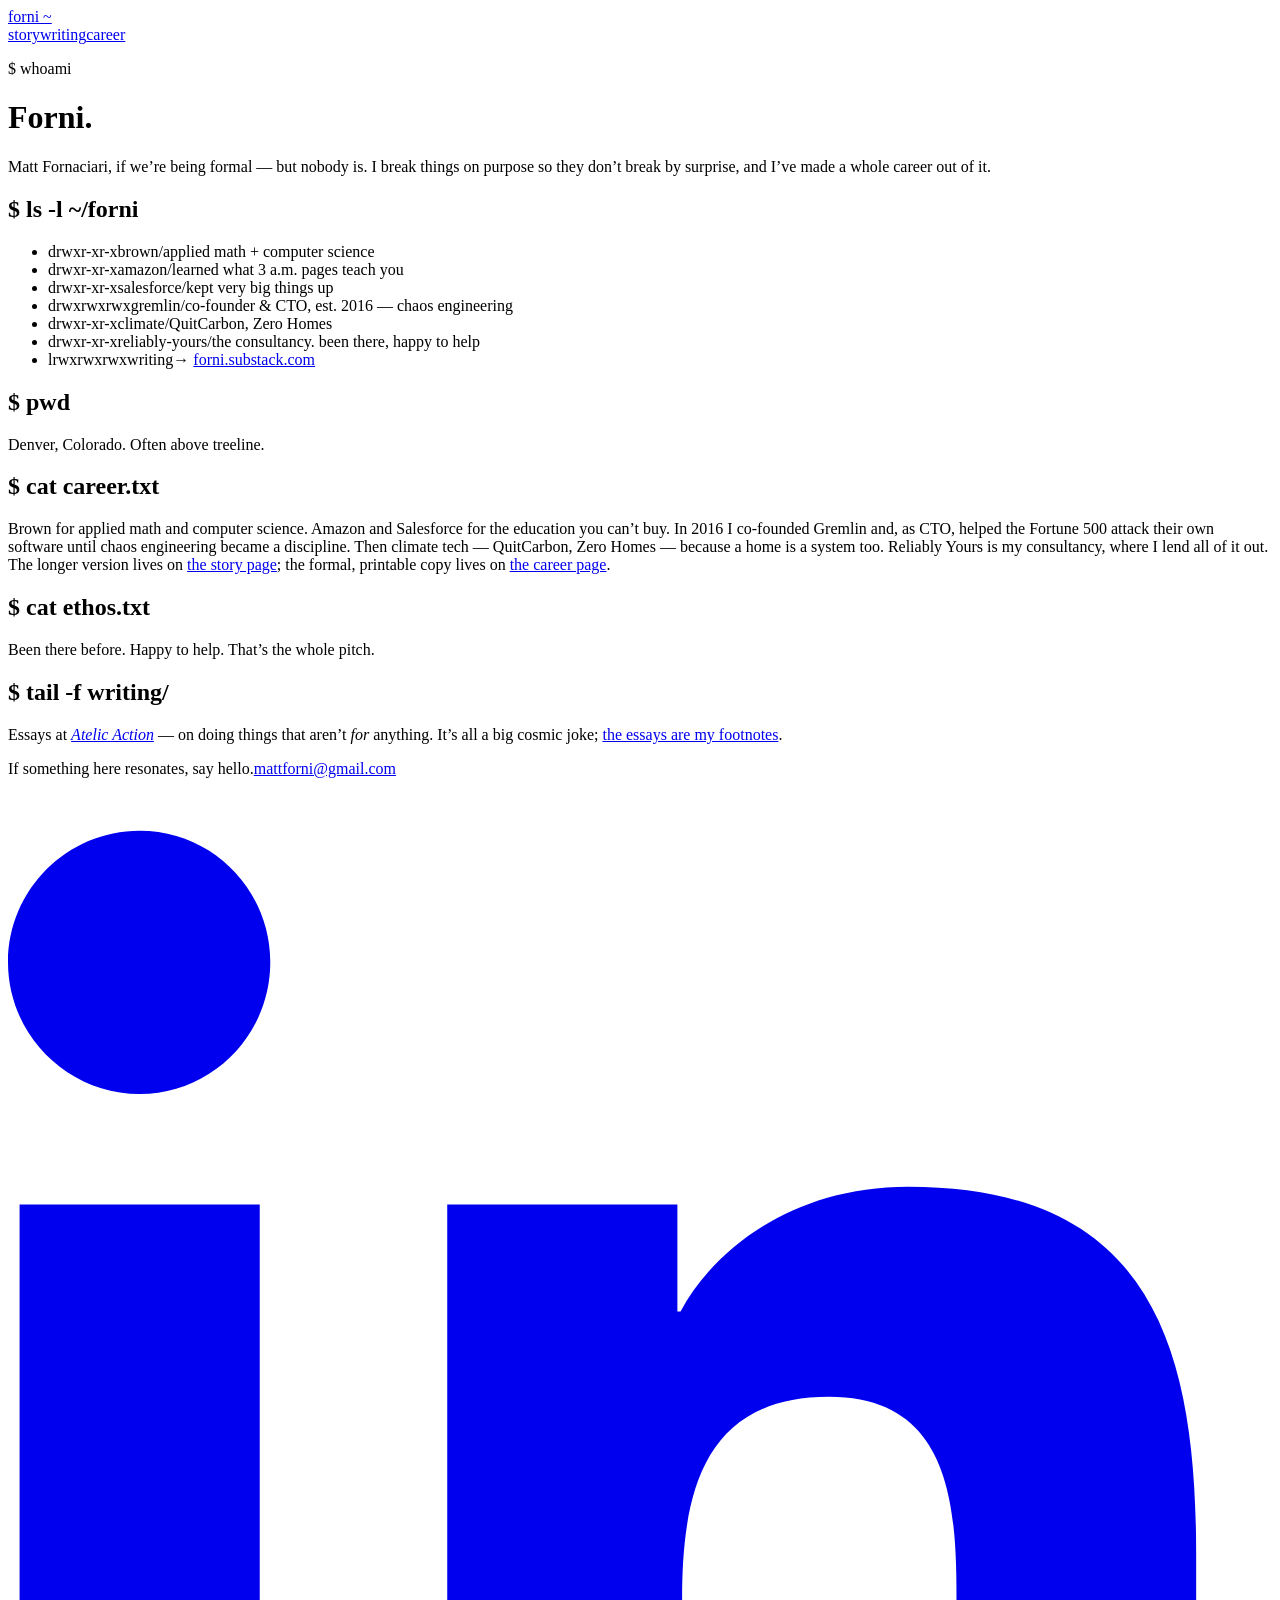
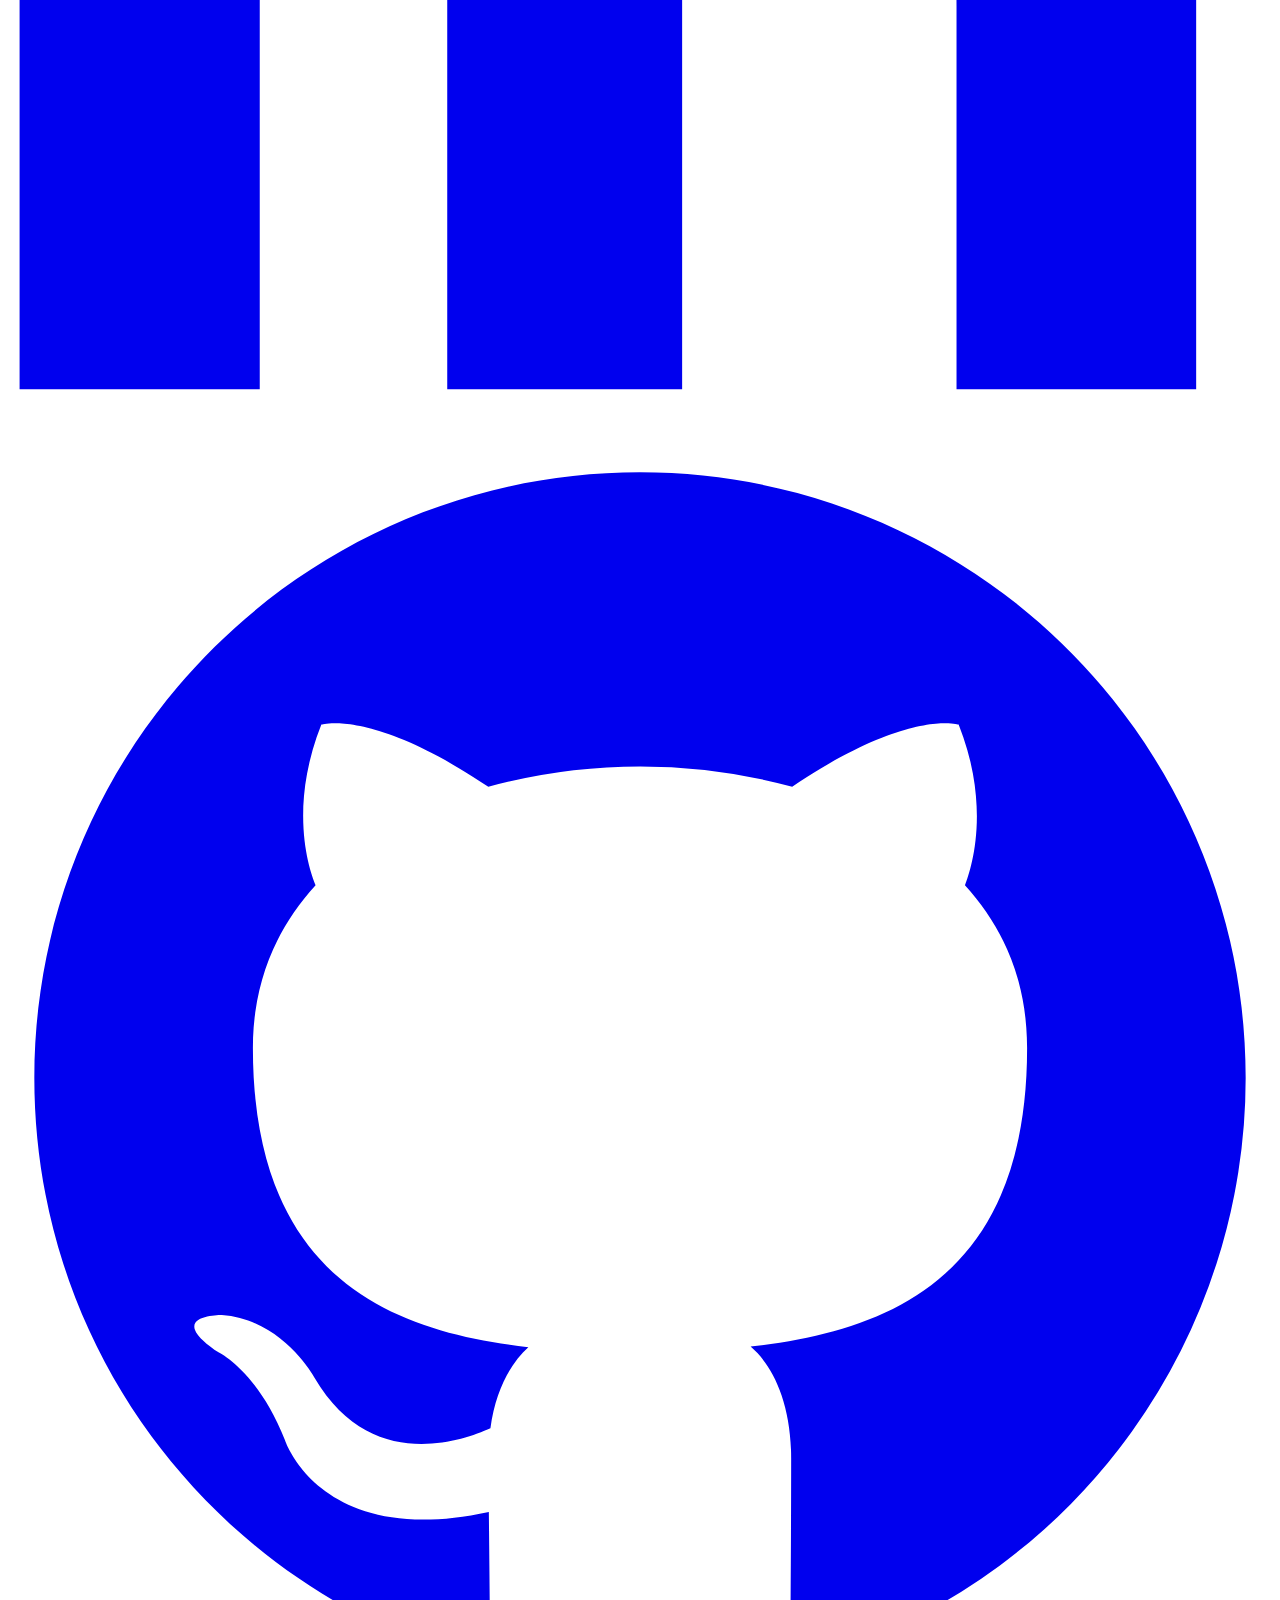
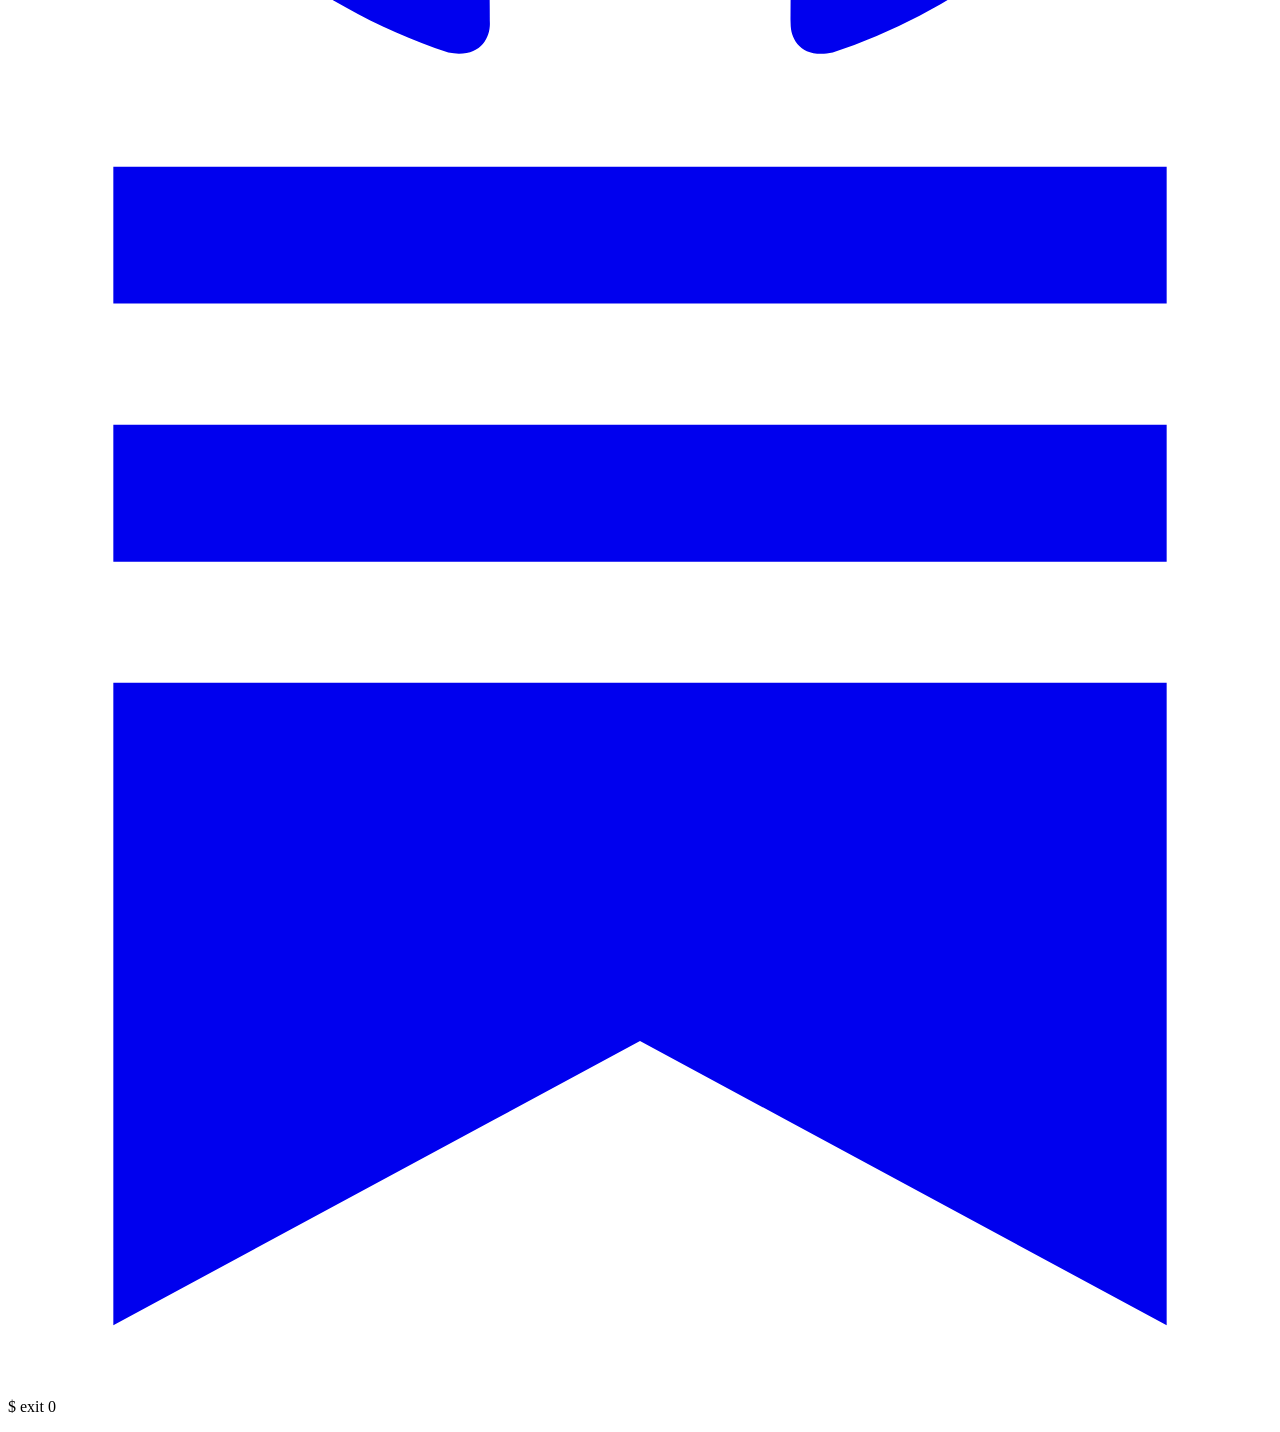
==== site/index.html @ cb5a3e94 "Add /career: the canonical resume, printable as a one-page PDF A new career page rebuilds the resume" ====
<!DOCTYPE html>
<html lang="en">
<head>
<meta charset="utf-8">
<meta name="viewport" content="width=device-width, initial-scale=1">
<meta name="theme-color" content="#f6f1e7">
<title>Matt "Forni" Fornaciari — engineer, Denver, CO</title>
<meta name="description" content="Matt 'Forni' Fornaciari is an engineer in Denver, Colorado. Co-founder and CTO of Gremlin, pioneer of chaos engineering, climate tech builder at QuitCarbon and Zero Homes, consultant via Reliably Yours, and author of Atelic Action.">
<link rel="canonical" href="https://home.mattforni.com/">
<meta property="og:type" content="profile">
<meta property="og:site_name" content="Matt &quot;Forni&quot; Fornaciari">
<meta property="og:title" content="Matt &quot;Forni&quot; Fornaciari — engineer, Denver, CO">
<meta property="og:description" content="Co-founder and CTO of Gremlin, pioneer of chaos engineering, climate tech builder, consultant via Reliably Yours, and author of Atelic Action.">
<meta property="og:url" content="https://home.mattforni.com/">
<meta name="twitter:card" content="summary">
<link rel="icon" type="image/svg+xml" href="/favicon.svg">
<link rel="apple-touch-icon" href="/apple-touch-icon.png">
<link rel="preconnect" href="https://fonts.googleapis.com">
<link rel="preconnect" href="https://fonts.gstatic.com" crossorigin>
<link href="https://fonts.googleapis.com/css2?family=Newsreader:ital,opsz,wght@0,6..72,300..500;1,6..72,300..500&family=IBM+Plex+Mono:wght@400;500&display=swap" rel="stylesheet">
<link rel="stylesheet" href="/styles.css">
<script type="application/ld+json">{"@context":"https://schema.org","@type":"Person","@id":"https://home.mattforni.com/#person","name":"Matthew Fornaciari","alternateName":"Forni","url":"https://home.mattforni.com/","jobTitle":"Engineer","description":"Engineer who aims his craft at human problems. Co-founder and CTO of Gremlin, pioneer of chaos engineering, climate technology builder, consultant via Reliably Yours.","alumniOf":{"@type":"CollegeOrUniversity","name":"Brown University"},"address":{"@type":"PostalAddress","addressLocality":"Denver","addressRegion":"CO","addressCountry":"US"},"email":"mailto:mattforni@gmail.com","sameAs":["https://www.linkedin.com/in/mattforni/","https://github.com/mattforni","https://forni.substack.com","https://medium.com/@callmeforni"]}</script>
</head>
<body>
<nav class="nav"><div class="wrap fx ac jb"><a href="/" class="navname">forni ~</a><div class="fx navlinks"><a class="navlink" href="/story">story</a><a class="navlink" href="/writing">writing</a><a class="navlink" href="/career">career</a></div></div></nav>
<header class="hero"><div class="wrap">
<p class="eyebrow">$ whoami</p>
<h1 class="h1">Forni.</h1>
<p class="lead">Matt Fornaciari, if we’re being formal — but nobody is. I break things on purpose so they don’t break by surprise, and I’ve made a whole career out of it.</p>
</div></header>
<section class="sect wrap">
<h2 class="eyebrow">$ ls -l ~/forni</h2>
<ul class="term m0">
<li class="trow"><span class="td">drwxr-xr-x</span><span class="tp">brown/</span><span>applied math + computer science</span></li>
<li class="trow"><span class="td">drwxr-xr-x</span><span class="tp">amazon/</span><span>learned what 3 a.m. pages teach you</span></li>
<li class="trow"><span class="td">drwxr-xr-x</span><span class="tp">salesforce/</span><span>kept very big things up</span></li>
<li class="trow"><span class="td">drwxrwxrwx</span><span class="tp">gremlin/</span><span>co-founder &amp; CTO, est. 2016 — chaos engineering</span></li>
<li class="trow"><span class="td">drwxr-xr-x</span><span class="tp">climate/</span><span>QuitCarbon, Zero Homes</span></li>
<li class="trow"><span class="td">drwxr-xr-x</span><span class="tp">reliably-yours/</span><span>the consultancy. been there, happy to help</span></li>
<li class="trow"><span class="td">lrwxrwxrwx</span><span class="tp">writing</span><span>→ <a href="https://forni.substack.com">forni.substack.com</a></span></li>
</ul>
</section>
<section class="sect wrap">
<h2 class="eyebrow">$ pwd</h2>
<p class="big m0 mt12">Denver, Colorado. Often above treeline.</p>
</section>
<section class="sect wrap">
<h2 class="eyebrow">$ cat career.txt</h2>
<p>Brown for applied math and computer science. Amazon and Salesforce for the education you can’t buy. In 2016 I co-founded Gremlin and, as CTO, helped the Fortune 500 attack their own software until chaos engineering became a discipline. Then climate tech — QuitCarbon, Zero Homes — because a home is a system too. <span class="mono fs14">Reliably Yours</span> is my consultancy, where I lend all of it out. The longer version lives on <a href="/story">the story page</a>; the formal, printable copy lives on <a href="/career">the career page</a>.</p>
</section>
<section class="sect wrap">
<h2 class="eyebrow">$ cat ethos.txt</h2>
<p class="big">Been there before. Happy to help. That’s the whole pitch.</p>
</section>
<section class="sect wrap">
<h2 class="eyebrow">$ tail -f writing/</h2>
<p>Essays at <a href="https://forni.substack.com"><em>Atelic Action</em></a> — on doing things that aren’t <em>for</em> anything. It’s all a big cosmic joke; <a href="/writing">the essays are my footnotes</a>.</p>
</section>
<footer class="footer"><div class="wrap">
<div class="footrow">
<span class="foothello">If something here resonates, say hello.<a class="footmail" href="mailto:mattforni@gmail.com">mattforni@gmail.com</a></span>
<div class="icons">
<a class="icon" href="https://www.linkedin.com/in/mattforni/" aria-label="LinkedIn" title="LinkedIn"><svg viewBox="0 0 24 24" fill="currentColor" aria-hidden="true"><path d="M4.98 3.5C4.98 4.88 3.87 6 2.5 6S0 4.88 0 3.5 1.12 1 2.5 1s2.48 1.12 2.48 2.5zM.22 8.1h4.56V23H.22V8.1zM8.34 8.1h4.37v2.03h.06c.61-1.15 2.1-2.37 4.32-2.37 4.62 0 5.47 3.04 5.47 6.99V23h-4.55v-7.28c0-1.74-.03-3.97-2.42-3.97-2.42 0-2.79 1.89-2.79 3.84V23H8.34V8.1z"></path></svg></a>
<a class="icon" href="https://github.com/mattforni" aria-label="GitHub" title="GitHub"><svg viewBox="0 0 24 24" fill="currentColor" aria-hidden="true"><path d="M12 .5C5.65.5.5 5.65.5 12c0 5.08 3.29 9.39 7.86 10.91.58.11.79-.25.79-.55 0-.27-.01-1.17-.02-2.12-3.2.7-3.87-1.36-3.87-1.36-.52-1.33-1.28-1.68-1.28-1.68-1.04-.71.08-.7.08-.7 1.15.08 1.76 1.19 1.76 1.19 1.03 1.76 2.69 1.25 3.34.96.1-.75.4-1.25.72-1.54-2.55-.29-5.23-1.28-5.23-5.68 0-1.26.45-2.28 1.19-3.09-.12-.29-.52-1.46.11-3.05 0 0 .97-.31 3.17 1.18a11 11 0 0 1 5.77 0c2.2-1.49 3.16-1.18 3.16-1.18.63 1.59.23 2.76.12 3.05.74.81 1.18 1.83 1.18 3.09 0 4.41-2.69 5.38-5.25 5.67.41.35.77 1.05.77 2.12 0 1.53-.01 2.76-.01 3.14 0 .3.2.67.8.55A11.51 11.51 0 0 0 23.5 12C23.5 5.65 18.35.5 12 .5z"></path></svg></a>
<a class="icon" href="https://forni.substack.com" aria-label="Substack" title="Substack"><svg viewBox="0 0 24 24" fill="currentColor" aria-hidden="true"><path d="M2 1h20v2.6H2zM2 5.9h20v2.6H2zM2 10.8h20V23l-10-5.4L2 23z"></path></svg></a>
</div>
</div>
<p class="exit m0">$ exit 0</p>
</div></footer>
</body>
</html>
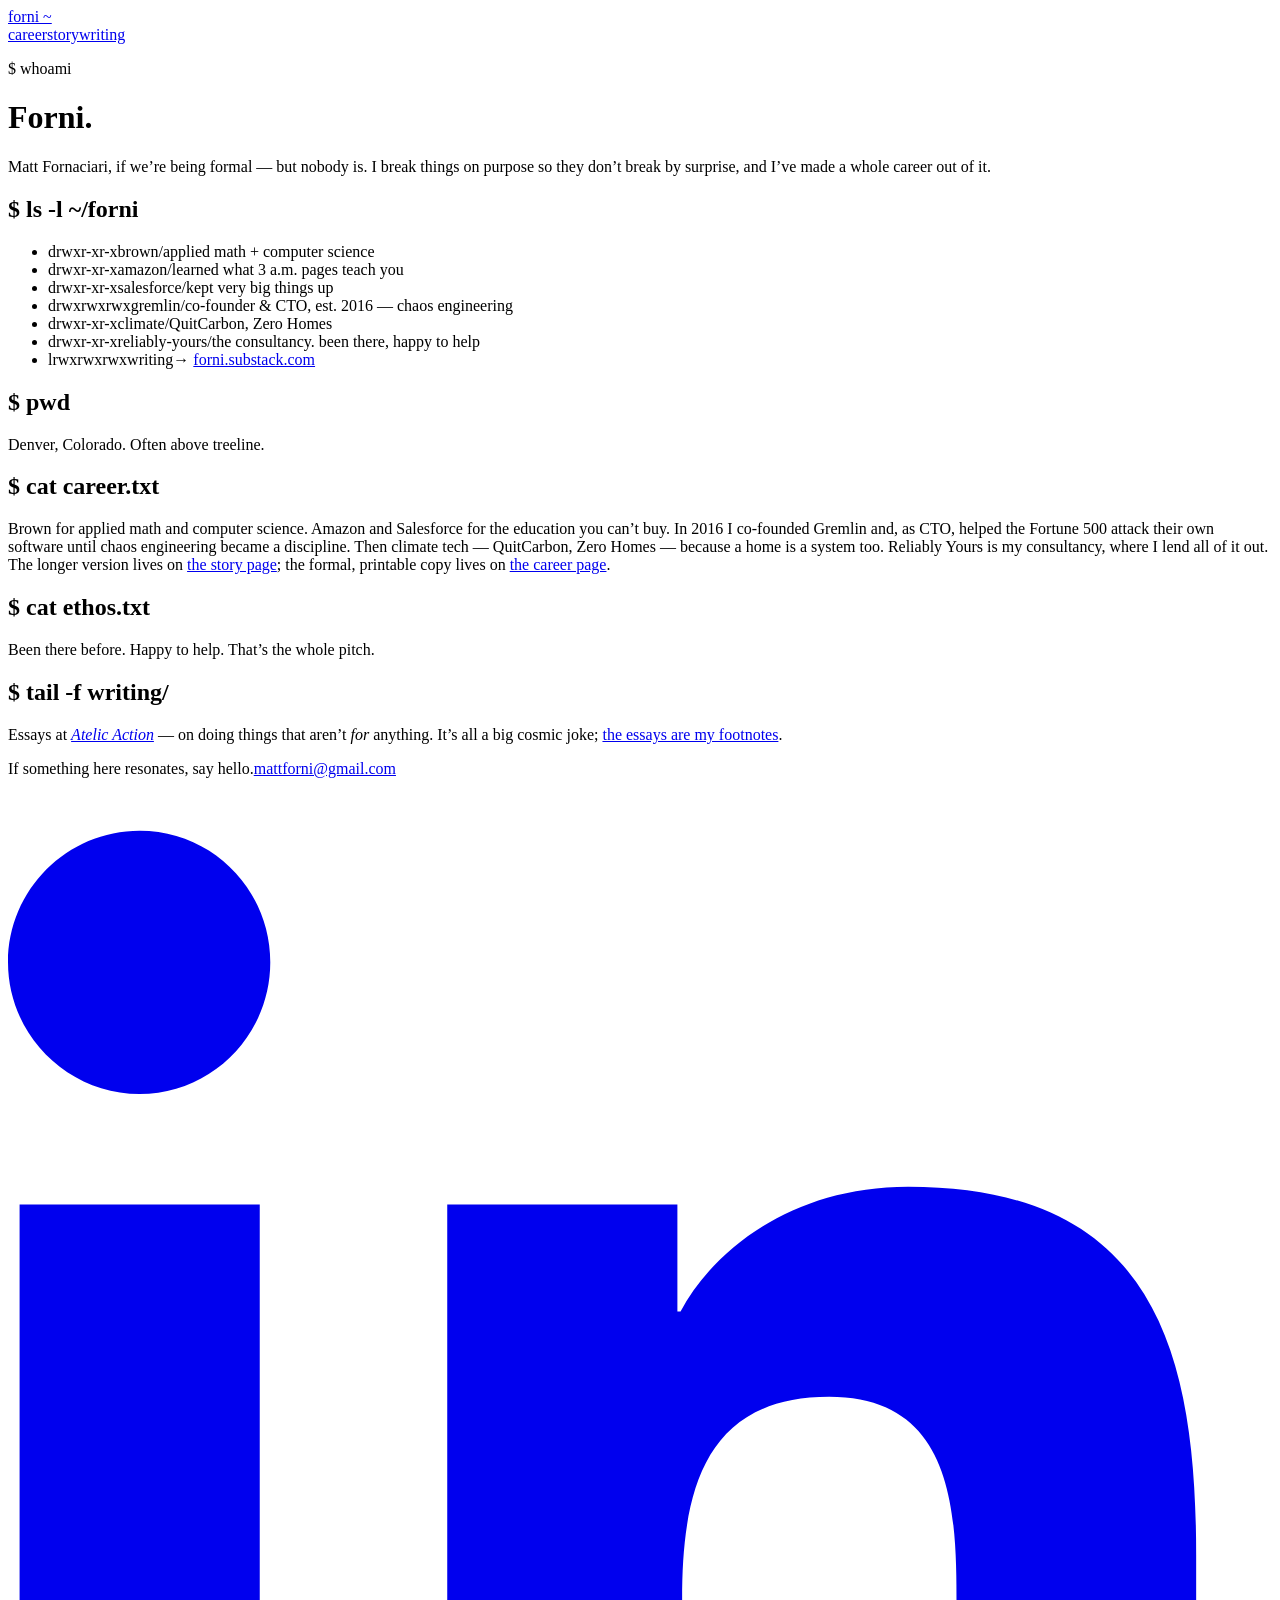
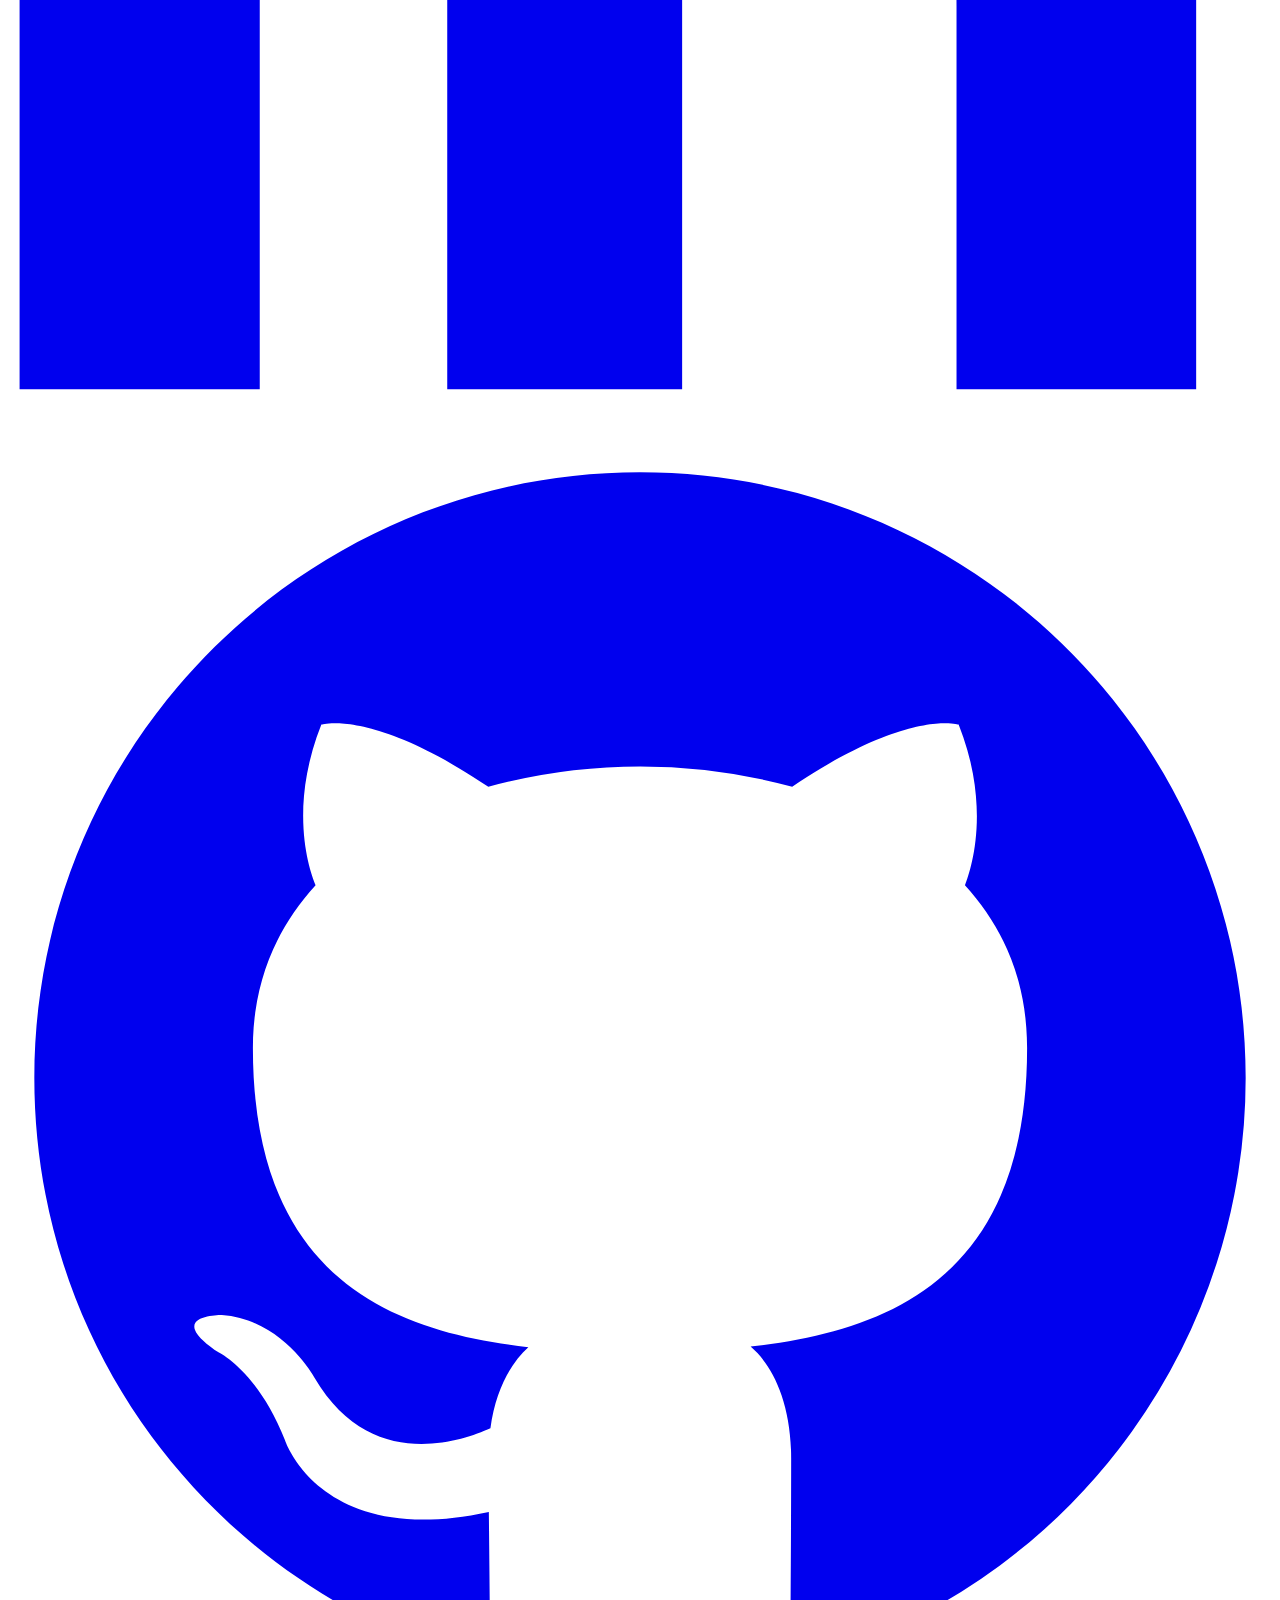
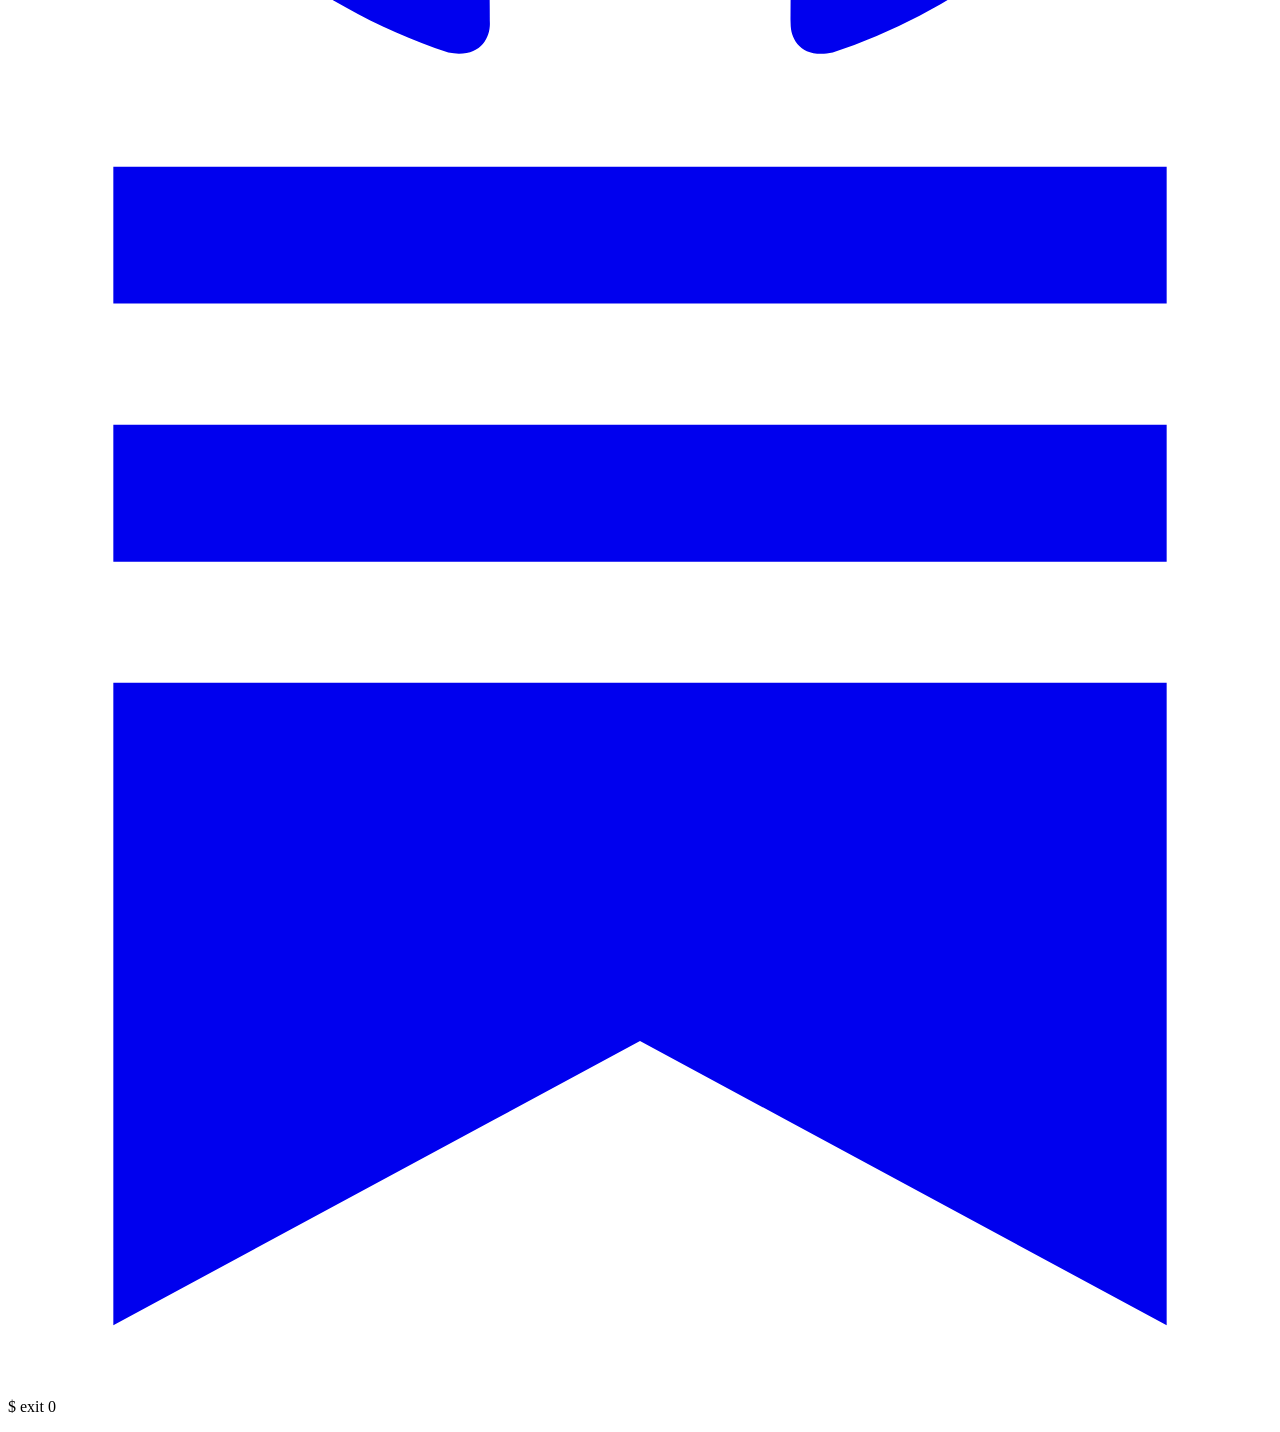
==== commit 9b65099c: "Career page polish: Elbert photo, timeline styling, full width, alpha nav The Zero Homes title corre" ====
--- a/site/index.html
+++ b/site/index.html
@@ -22,7 +22,7 @@
 <script type="application/ld+json">{"@context":"https://schema.org","@type":"Person","@id":"https://home.mattforni.com/#person","name":"Matthew Fornaciari","alternateName":"Forni","url":"https://home.mattforni.com/","jobTitle":"Engineer","description":"Engineer who aims his craft at human problems. Co-founder and CTO of Gremlin, pioneer of chaos engineering, climate technology builder, consultant via Reliably Yours.","alumniOf":{"@type":"CollegeOrUniversity","name":"Brown University"},"address":{"@type":"PostalAddress","addressLocality":"Denver","addressRegion":"CO","addressCountry":"US"},"email":"mailto:mattforni@gmail.com","sameAs":["https://www.linkedin.com/in/mattforni/","https://github.com/mattforni","https://forni.substack.com","https://medium.com/@callmeforni"]}</script>
 </head>
 <body>
-<nav class="nav"><div class="wrap fx ac jb"><a href="/" class="navname">forni ~</a><div class="fx navlinks"><a class="navlink" href="/story">story</a><a class="navlink" href="/writing">writing</a><a class="navlink" href="/career">career</a></div></div></nav>
+<nav class="nav"><div class="wrap fx ac jb"><a href="/" class="navname">forni ~</a><div class="fx navlinks"><a class="navlink" href="/career">career</a><a class="navlink" href="/story">story</a><a class="navlink" href="/writing">writing</a></div></div></nav>
 <header class="hero"><div class="wrap">
 <p class="eyebrow">$ whoami</p>
 <h1 class="h1">Forni.</h1>
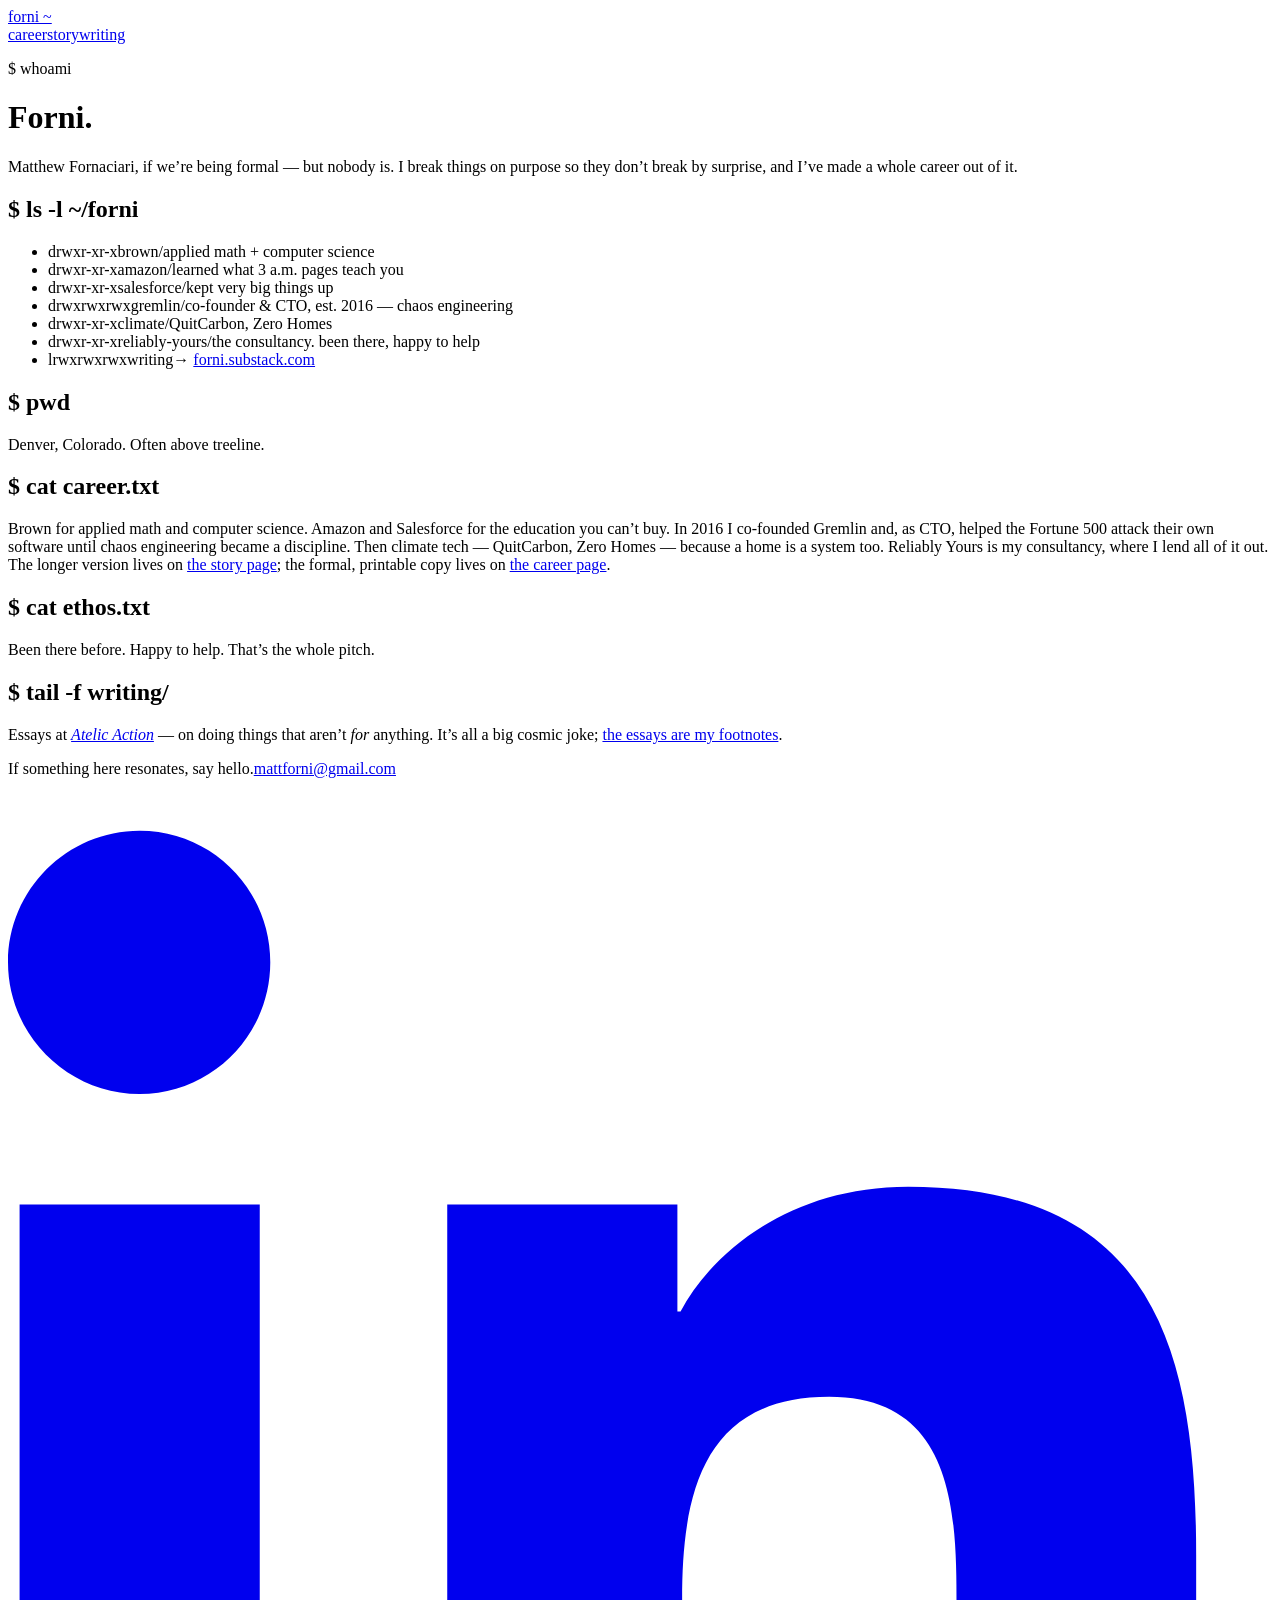
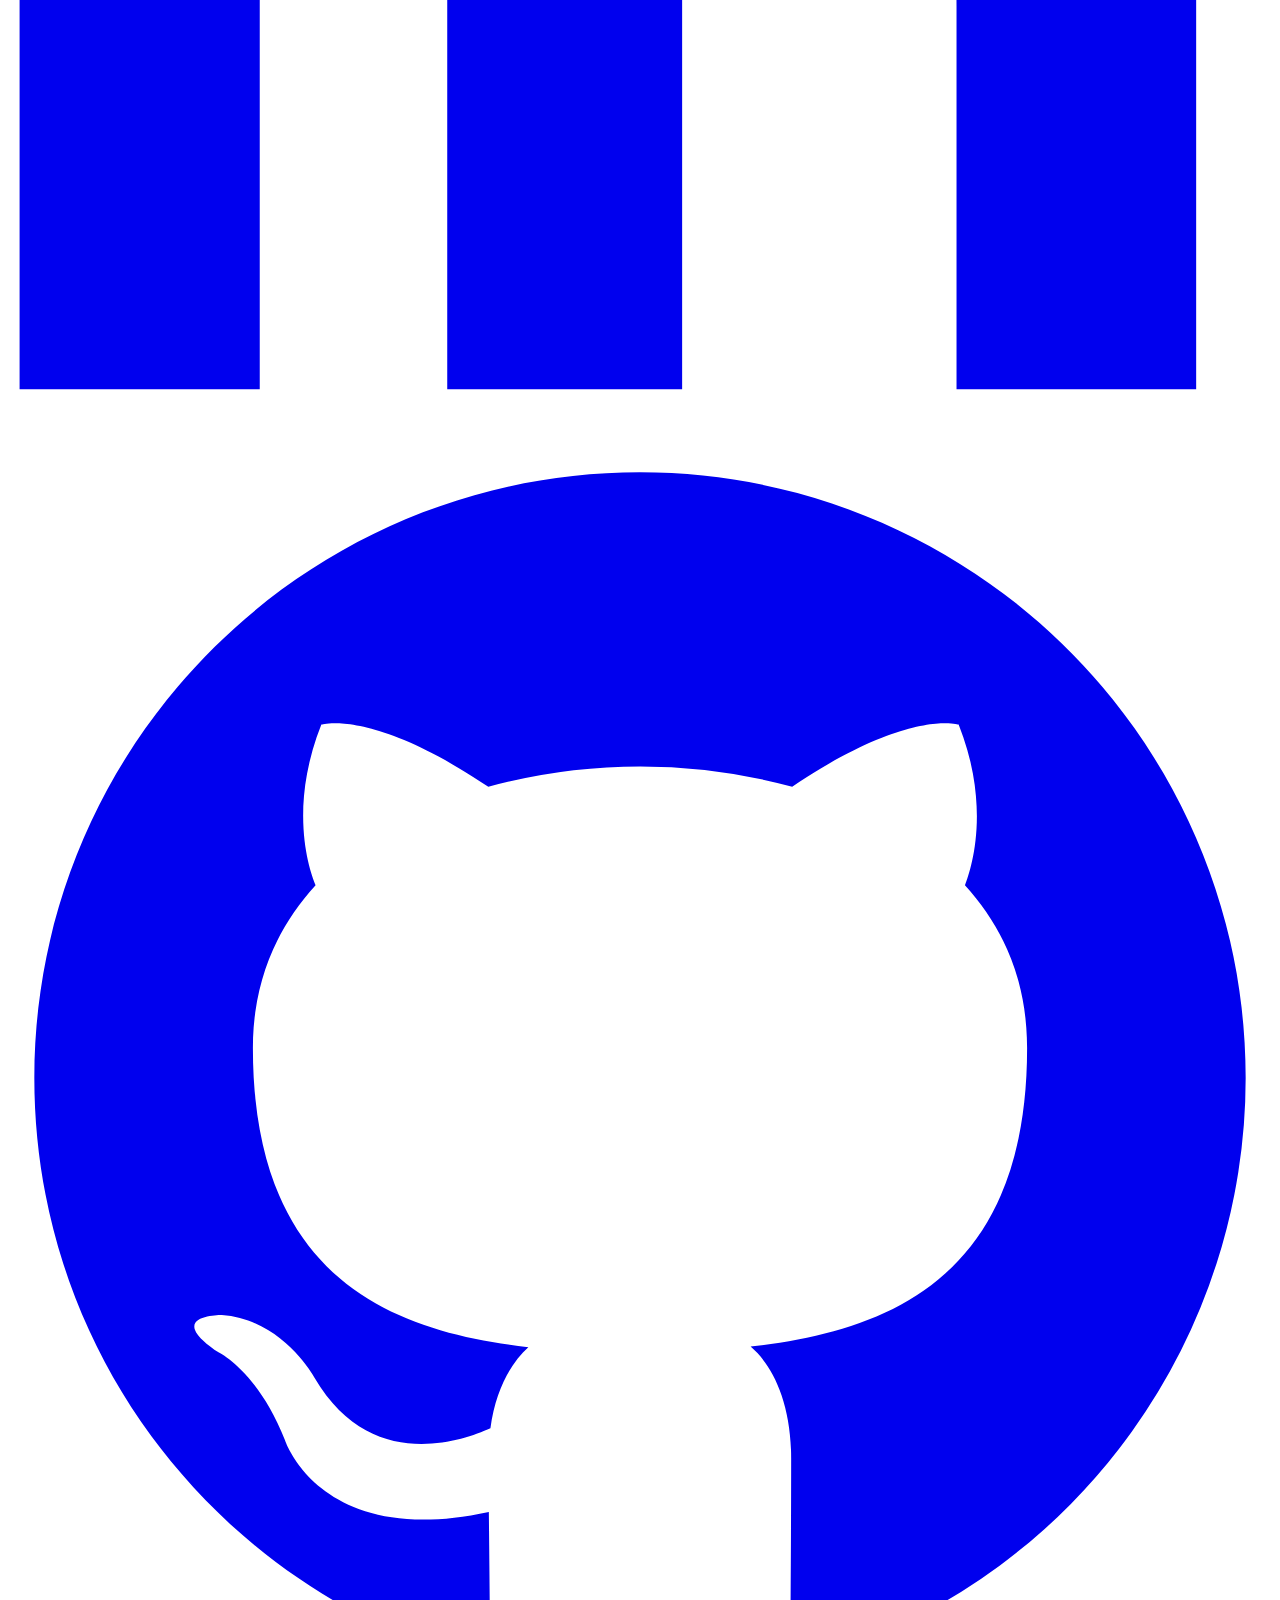
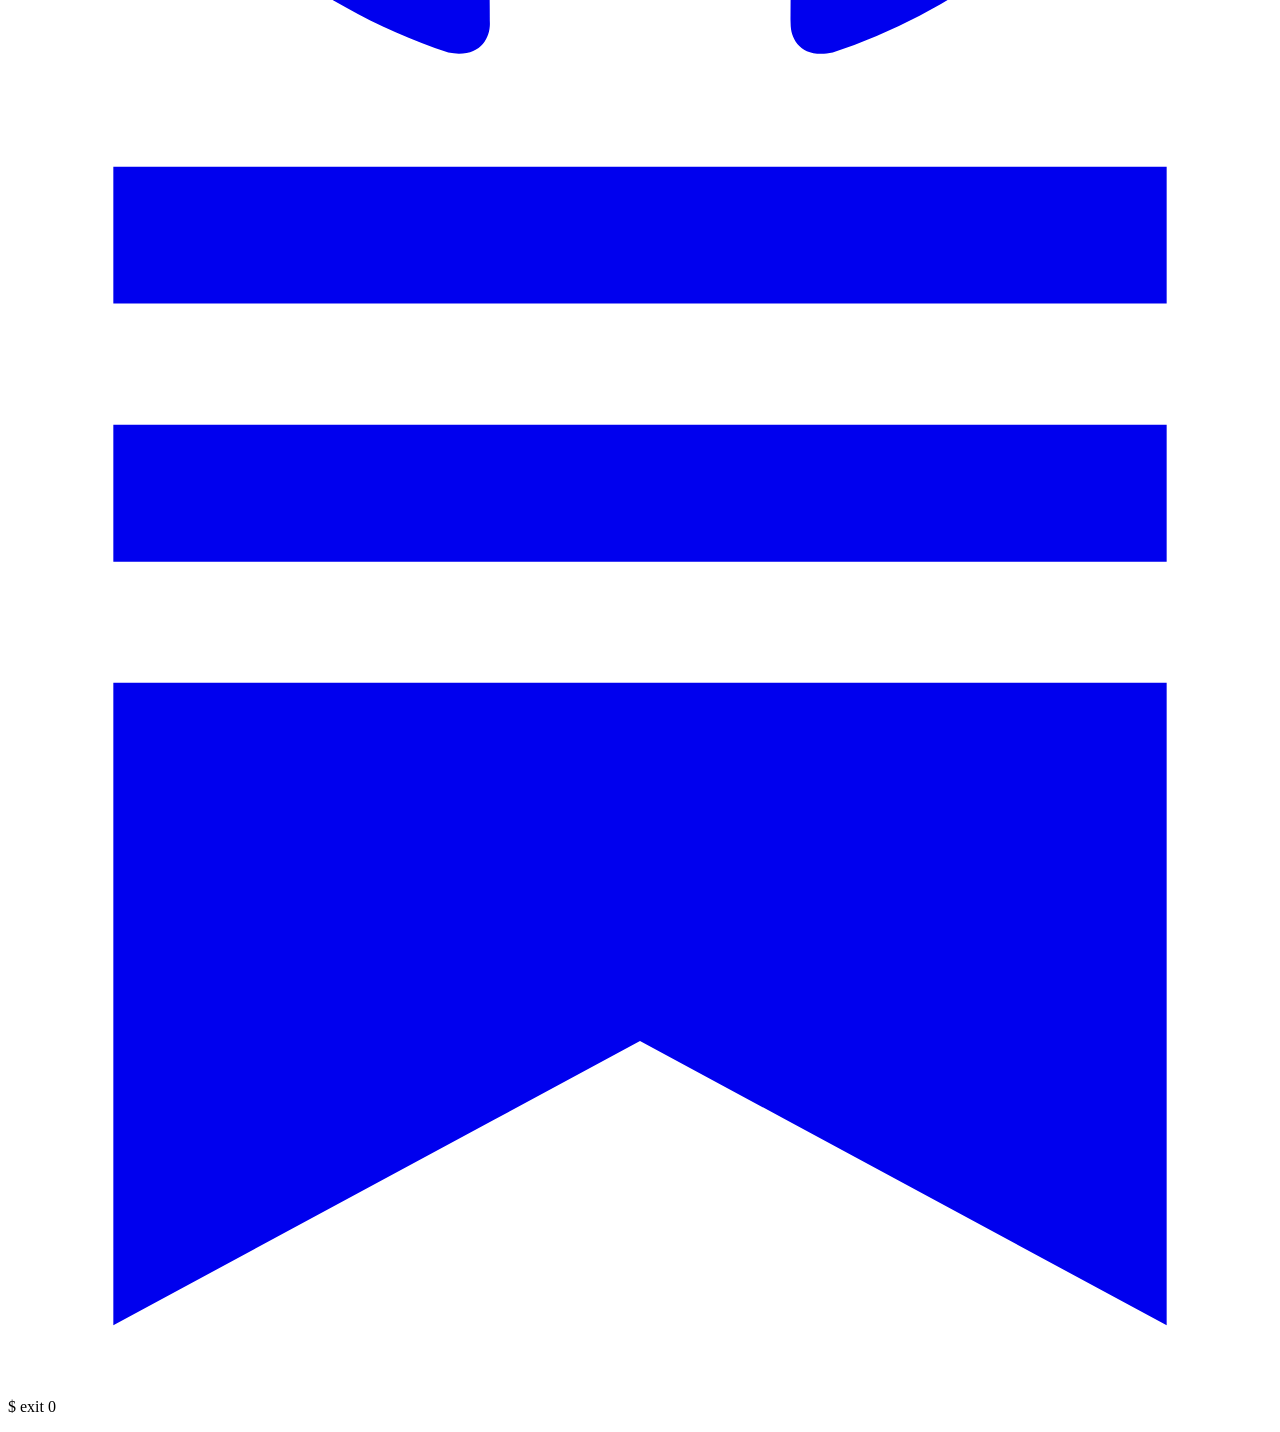
==== commit a3986cc2: "Sitewide 980px width, Matthew everywhere, CodeRabbit note Every page's wrap widens to 980px to match" ====
--- a/site/index.html
+++ b/site/index.html
@@ -4,12 +4,12 @@
 <meta charset="utf-8">
 <meta name="viewport" content="width=device-width, initial-scale=1">
 <meta name="theme-color" content="#f6f1e7">
-<title>Matt "Forni" Fornaciari — engineer, Denver, CO</title>
-<meta name="description" content="Matt 'Forni' Fornaciari is an engineer in Denver, Colorado. Co-founder and CTO of Gremlin, pioneer of chaos engineering, climate tech builder at QuitCarbon and Zero Homes, consultant via Reliably Yours, and author of Atelic Action.">
+<title>Matthew "Forni" Fornaciari — engineer, Denver, CO</title>
+<meta name="description" content="Matthew 'Forni' Fornaciari is an engineer in Denver, Colorado. Co-founder and CTO of Gremlin, pioneer of chaos engineering, climate tech builder at QuitCarbon and Zero Homes, consultant via Reliably Yours, and author of Atelic Action.">
 <link rel="canonical" href="https://home.mattforni.com/">
 <meta property="og:type" content="profile">
-<meta property="og:site_name" content="Matt &quot;Forni&quot; Fornaciari">
-<meta property="og:title" content="Matt &quot;Forni&quot; Fornaciari — engineer, Denver, CO">
+<meta property="og:site_name" content="Matthew &quot;Forni&quot; Fornaciari">
+<meta property="og:title" content="Matthew &quot;Forni&quot; Fornaciari — engineer, Denver, CO">
 <meta property="og:description" content="Co-founder and CTO of Gremlin, pioneer of chaos engineering, climate tech builder, consultant via Reliably Yours, and author of Atelic Action.">
 <meta property="og:url" content="https://home.mattforni.com/">
 <meta name="twitter:card" content="summary">
@@ -26,7 +26,7 @@
 <header class="hero"><div class="wrap">
 <p class="eyebrow">$ whoami</p>
 <h1 class="h1">Forni.</h1>
-<p class="lead">Matt Fornaciari, if we’re being formal — but nobody is. I break things on purpose so they don’t break by surprise, and I’ve made a whole career out of it.</p>
+<p class="lead">Matthew Fornaciari, if we’re being formal — but nobody is. I break things on purpose so they don’t break by surprise, and I’ve made a whole career out of it.</p>
 </div></header>
 <section class="sect wrap">
 <h2 class="eyebrow">$ ls -l ~/forni</h2>
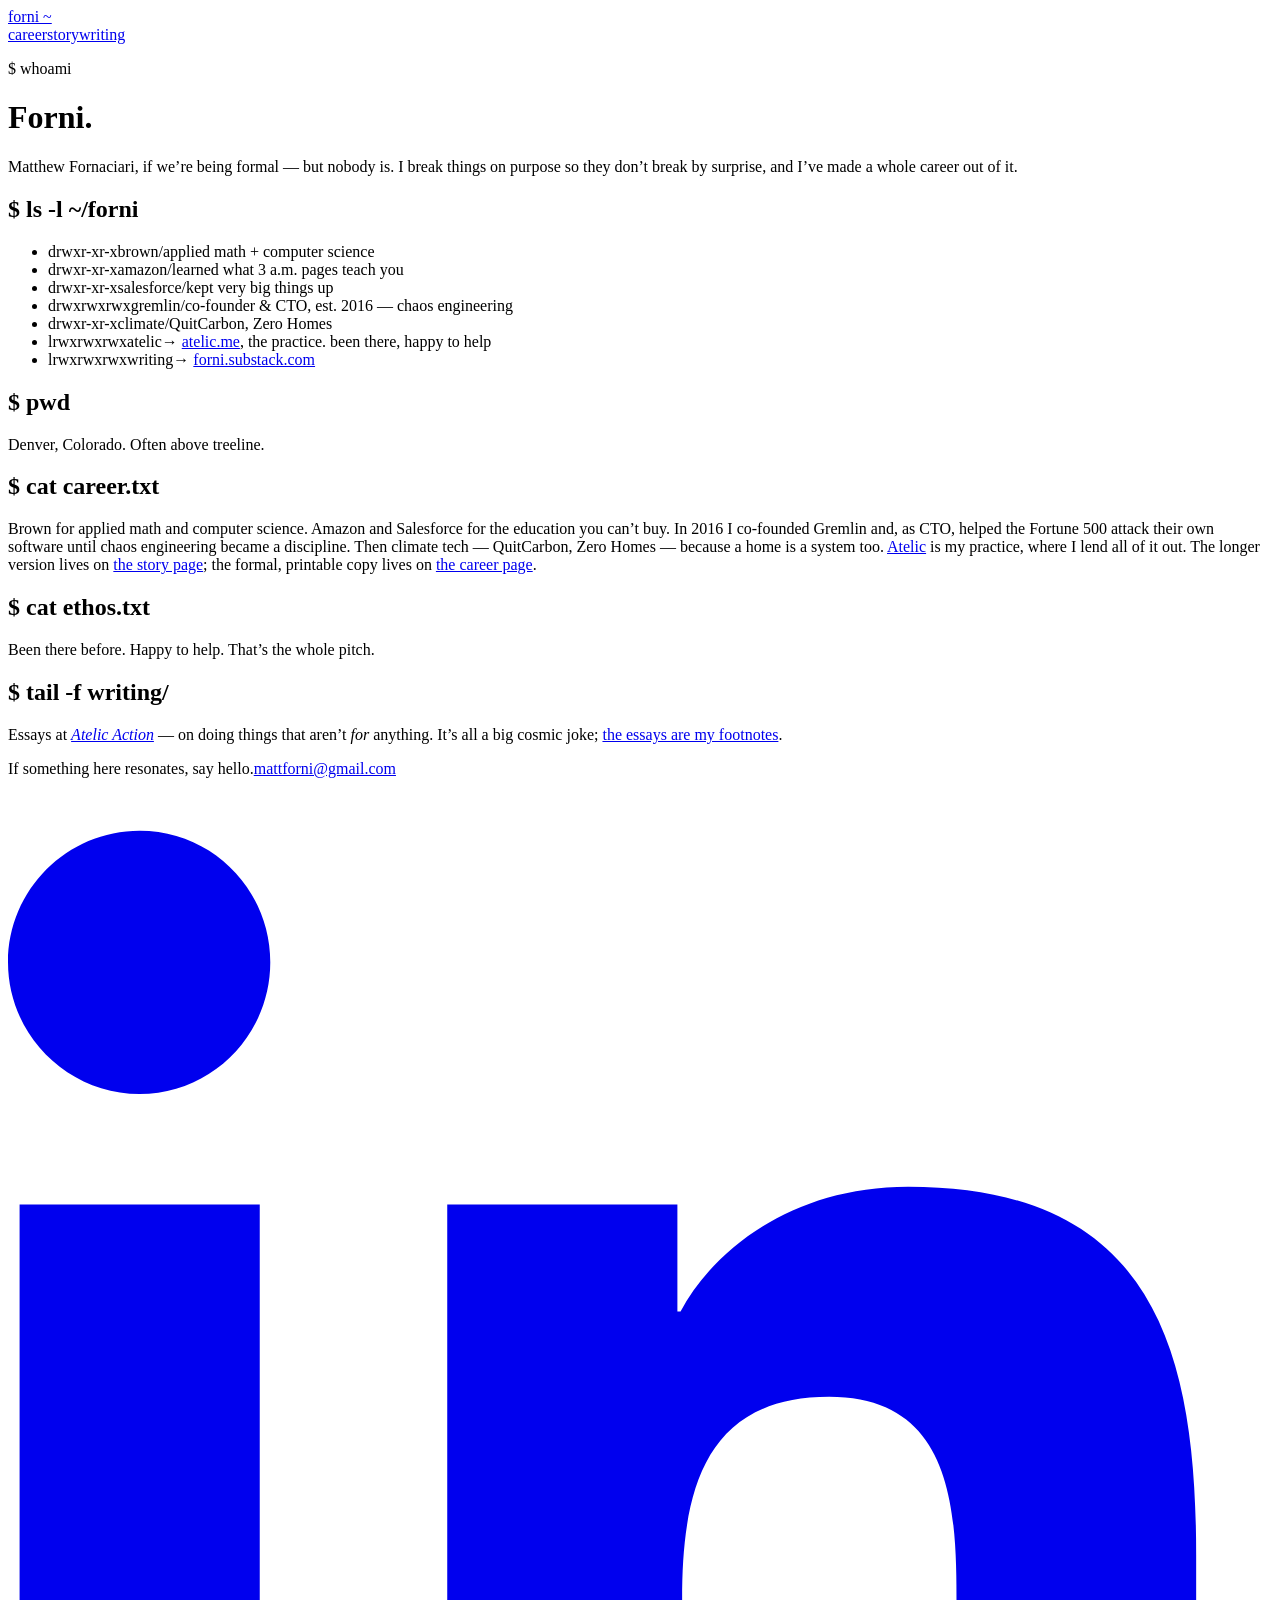
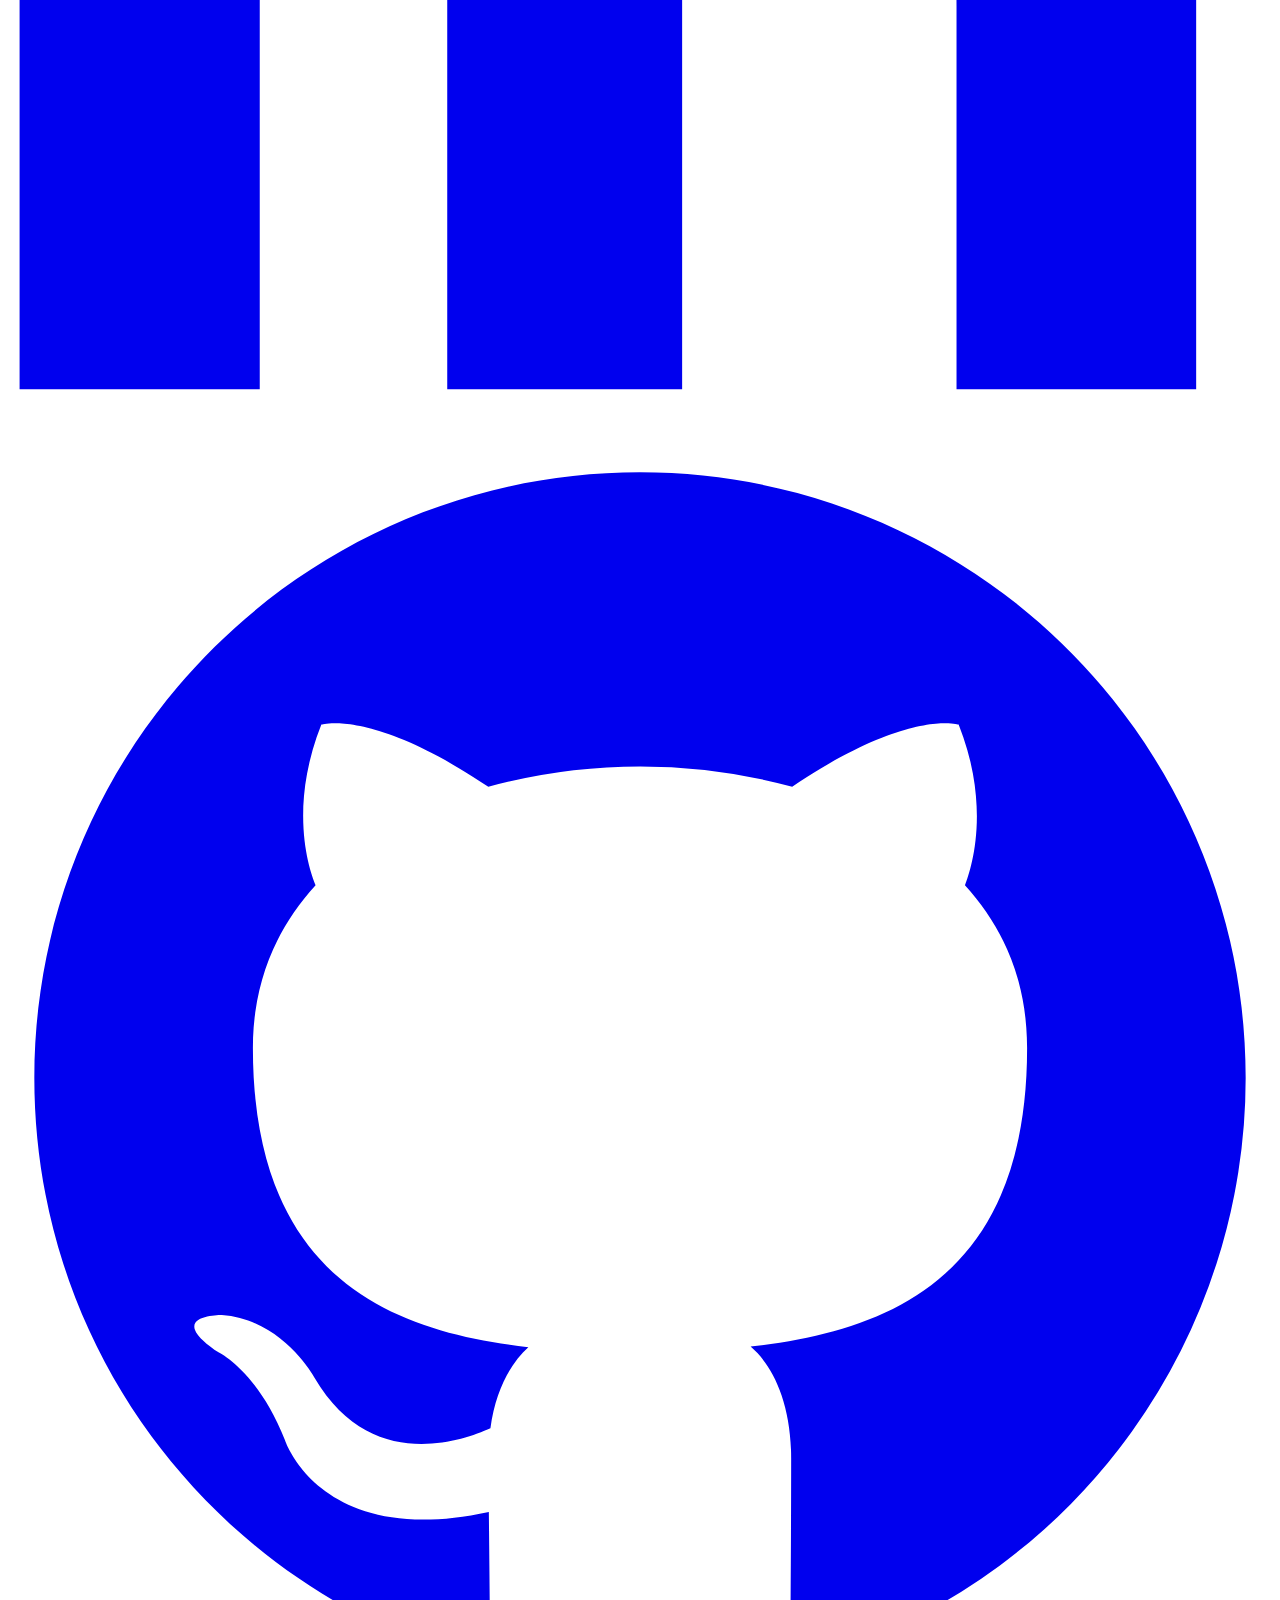
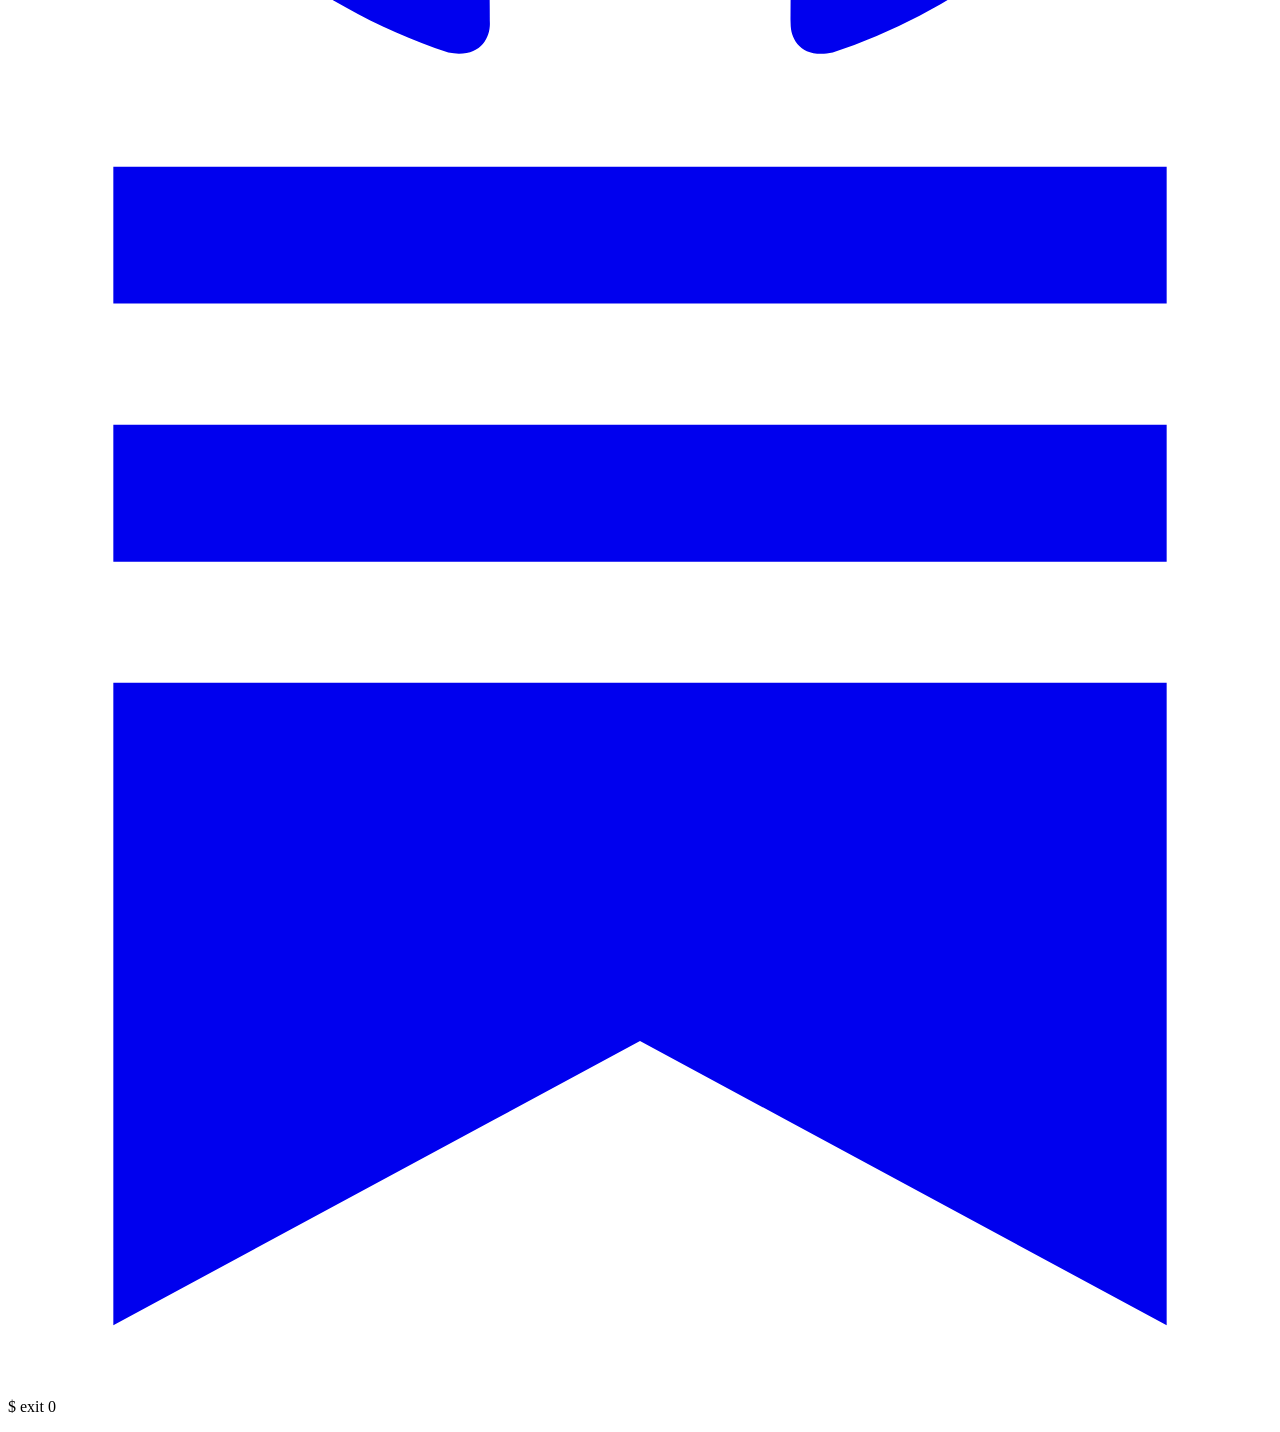
==== commit 689fe965: "Move the canonical host to the apex and link the Atelic practice Sweep every home.mattforni.com refe" ====
--- a/site/index.html
+++ b/site/index.html
@@ -5,13 +5,13 @@
 <meta name="viewport" content="width=device-width, initial-scale=1">
 <meta name="theme-color" content="#f6f1e7">
 <title>Matthew "Forni" Fornaciari — engineer, Denver, CO</title>
-<meta name="description" content="Matthew 'Forni' Fornaciari is an engineer in Denver, Colorado. Co-founder and CTO of Gremlin, pioneer of chaos engineering, climate tech builder at QuitCarbon and Zero Homes, consultant via Reliably Yours, and author of Atelic Action.">
-<link rel="canonical" href="https://home.mattforni.com/">
+<meta name="description" content="Matthew 'Forni' Fornaciari is an engineer in Denver, Colorado. Co-founder and CTO of Gremlin, pioneer of chaos engineering, climate tech builder at QuitCarbon and Zero Homes, founder of the Atelic practice, and author of Atelic Action.">
+<link rel="canonical" href="https://mattforni.com/">
 <meta property="og:type" content="profile">
 <meta property="og:site_name" content="Matthew &quot;Forni&quot; Fornaciari">
 <meta property="og:title" content="Matthew &quot;Forni&quot; Fornaciari — engineer, Denver, CO">
-<meta property="og:description" content="Co-founder and CTO of Gremlin, pioneer of chaos engineering, climate tech builder, consultant via Reliably Yours, and author of Atelic Action.">
-<meta property="og:url" content="https://home.mattforni.com/">
+<meta property="og:description" content="Co-founder and CTO of Gremlin, pioneer of chaos engineering, climate tech builder, founder of the Atelic practice, and author of Atelic Action.">
+<meta property="og:url" content="https://mattforni.com/">
 <meta name="twitter:card" content="summary">
 <link rel="icon" type="image/svg+xml" href="/favicon.svg">
 <link rel="apple-touch-icon" href="/apple-touch-icon.png">
@@ -19,7 +19,7 @@
 <link rel="preconnect" href="https://fonts.gstatic.com" crossorigin>
 <link href="https://fonts.googleapis.com/css2?family=Newsreader:ital,opsz,wght@0,6..72,300..500;1,6..72,300..500&family=IBM+Plex+Mono:wght@400;500&display=swap" rel="stylesheet">
 <link rel="stylesheet" href="/styles.css">
-<script type="application/ld+json">{"@context":"https://schema.org","@type":"Person","@id":"https://home.mattforni.com/#person","name":"Matthew Fornaciari","alternateName":"Forni","url":"https://home.mattforni.com/","jobTitle":"Engineer","description":"Engineer who aims his craft at human problems. Co-founder and CTO of Gremlin, pioneer of chaos engineering, climate technology builder, consultant via Reliably Yours.","alumniOf":{"@type":"CollegeOrUniversity","name":"Brown University"},"address":{"@type":"PostalAddress","addressLocality":"Denver","addressRegion":"CO","addressCountry":"US"},"email":"mailto:mattforni@gmail.com","sameAs":["https://www.linkedin.com/in/mattforni/","https://github.com/mattforni","https://forni.substack.com","https://medium.com/@callmeforni"]}</script>
+<script type="application/ld+json">{"@context":"https://schema.org","@type":"Person","@id":"https://mattforni.com/#person","name":"Matthew Fornaciari","alternateName":"Forni","url":"https://mattforni.com/","jobTitle":"Engineer","description":"Engineer who aims his craft at human problems. Co-founder and CTO of Gremlin, pioneer of chaos engineering, climate technology builder, founder of Atelic.","worksFor":{"@type":"Organization","name":"Atelic","url":"https://atelic.me/"},"alumniOf":{"@type":"CollegeOrUniversity","name":"Brown University"},"address":{"@type":"PostalAddress","addressLocality":"Denver","addressRegion":"CO","addressCountry":"US"},"email":"mailto:mattforni@gmail.com","sameAs":["https://atelic.me/","https://www.linkedin.com/in/mattforni/","https://github.com/mattforni","https://forni.substack.com","https://medium.com/@callmeforni"]}</script>
 </head>
 <body>
 <nav class="nav"><div class="wrap fx ac jb"><a href="/" class="navname">forni ~</a><div class="fx navlinks"><a class="navlink" href="/career">career</a><a class="navlink" href="/story">story</a><a class="navlink" href="/writing">writing</a></div></div></nav>
@@ -36,7 +36,7 @@
 <li class="trow"><span class="td">drwxr-xr-x</span><span class="tp">salesforce/</span><span>kept very big things up</span></li>
 <li class="trow"><span class="td">drwxrwxrwx</span><span class="tp">gremlin/</span><span>co-founder &amp; CTO, est. 2016 — chaos engineering</span></li>
 <li class="trow"><span class="td">drwxr-xr-x</span><span class="tp">climate/</span><span>QuitCarbon, Zero Homes</span></li>
-<li class="trow"><span class="td">drwxr-xr-x</span><span class="tp">reliably-yours/</span><span>the consultancy. been there, happy to help</span></li>
+<li class="trow"><span class="td">lrwxrwxrwx</span><span class="tp">atelic</span><span>→ <a href="https://atelic.me">atelic.me</a>, the practice. been there, happy to help</span></li>
 <li class="trow"><span class="td">lrwxrwxrwx</span><span class="tp">writing</span><span>→ <a href="https://forni.substack.com">forni.substack.com</a></span></li>
 </ul>
 </section>
@@ -46,7 +46,7 @@
 </section>
 <section class="sect wrap">
 <h2 class="eyebrow">$ cat career.txt</h2>
-<p>Brown for applied math and computer science. Amazon and Salesforce for the education you can’t buy. In 2016 I co-founded Gremlin and, as CTO, helped the Fortune 500 attack their own software until chaos engineering became a discipline. Then climate tech — QuitCarbon, Zero Homes — because a home is a system too. <span class="mono fs14">Reliably Yours</span> is my consultancy, where I lend all of it out. The longer version lives on <a href="/story">the story page</a>; the formal, printable copy lives on <a href="/career">the career page</a>.</p>
+<p>Brown for applied math and computer science. Amazon and Salesforce for the education you can’t buy. In 2016 I co-founded Gremlin and, as CTO, helped the Fortune 500 attack their own software until chaos engineering became a discipline. Then climate tech — QuitCarbon, Zero Homes — because a home is a system too. <a class="mono fs14" href="https://atelic.me">Atelic</a> is my practice, where I lend all of it out. The longer version lives on <a href="/story">the story page</a>; the formal, printable copy lives on <a href="/career">the career page</a>.</p>
 </section>
 <section class="sect wrap">
 <h2 class="eyebrow">$ cat ethos.txt</h2>
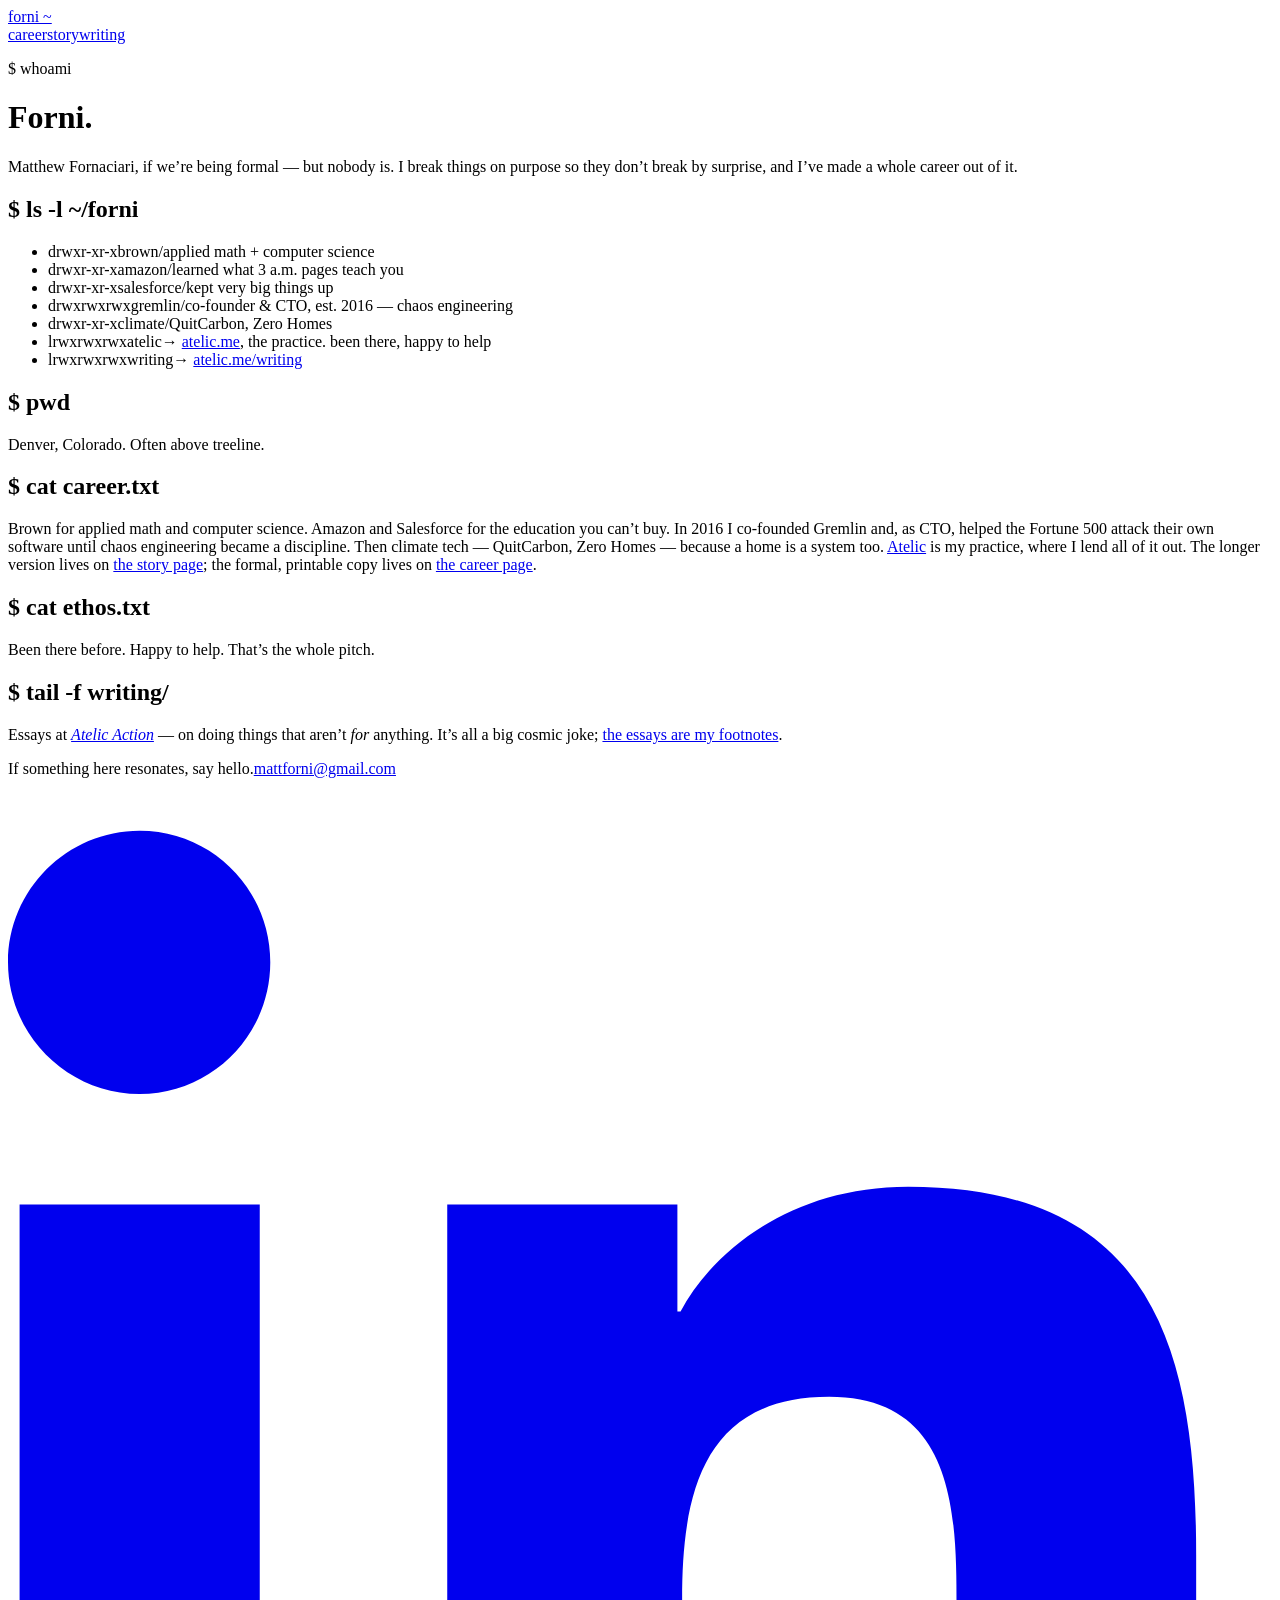
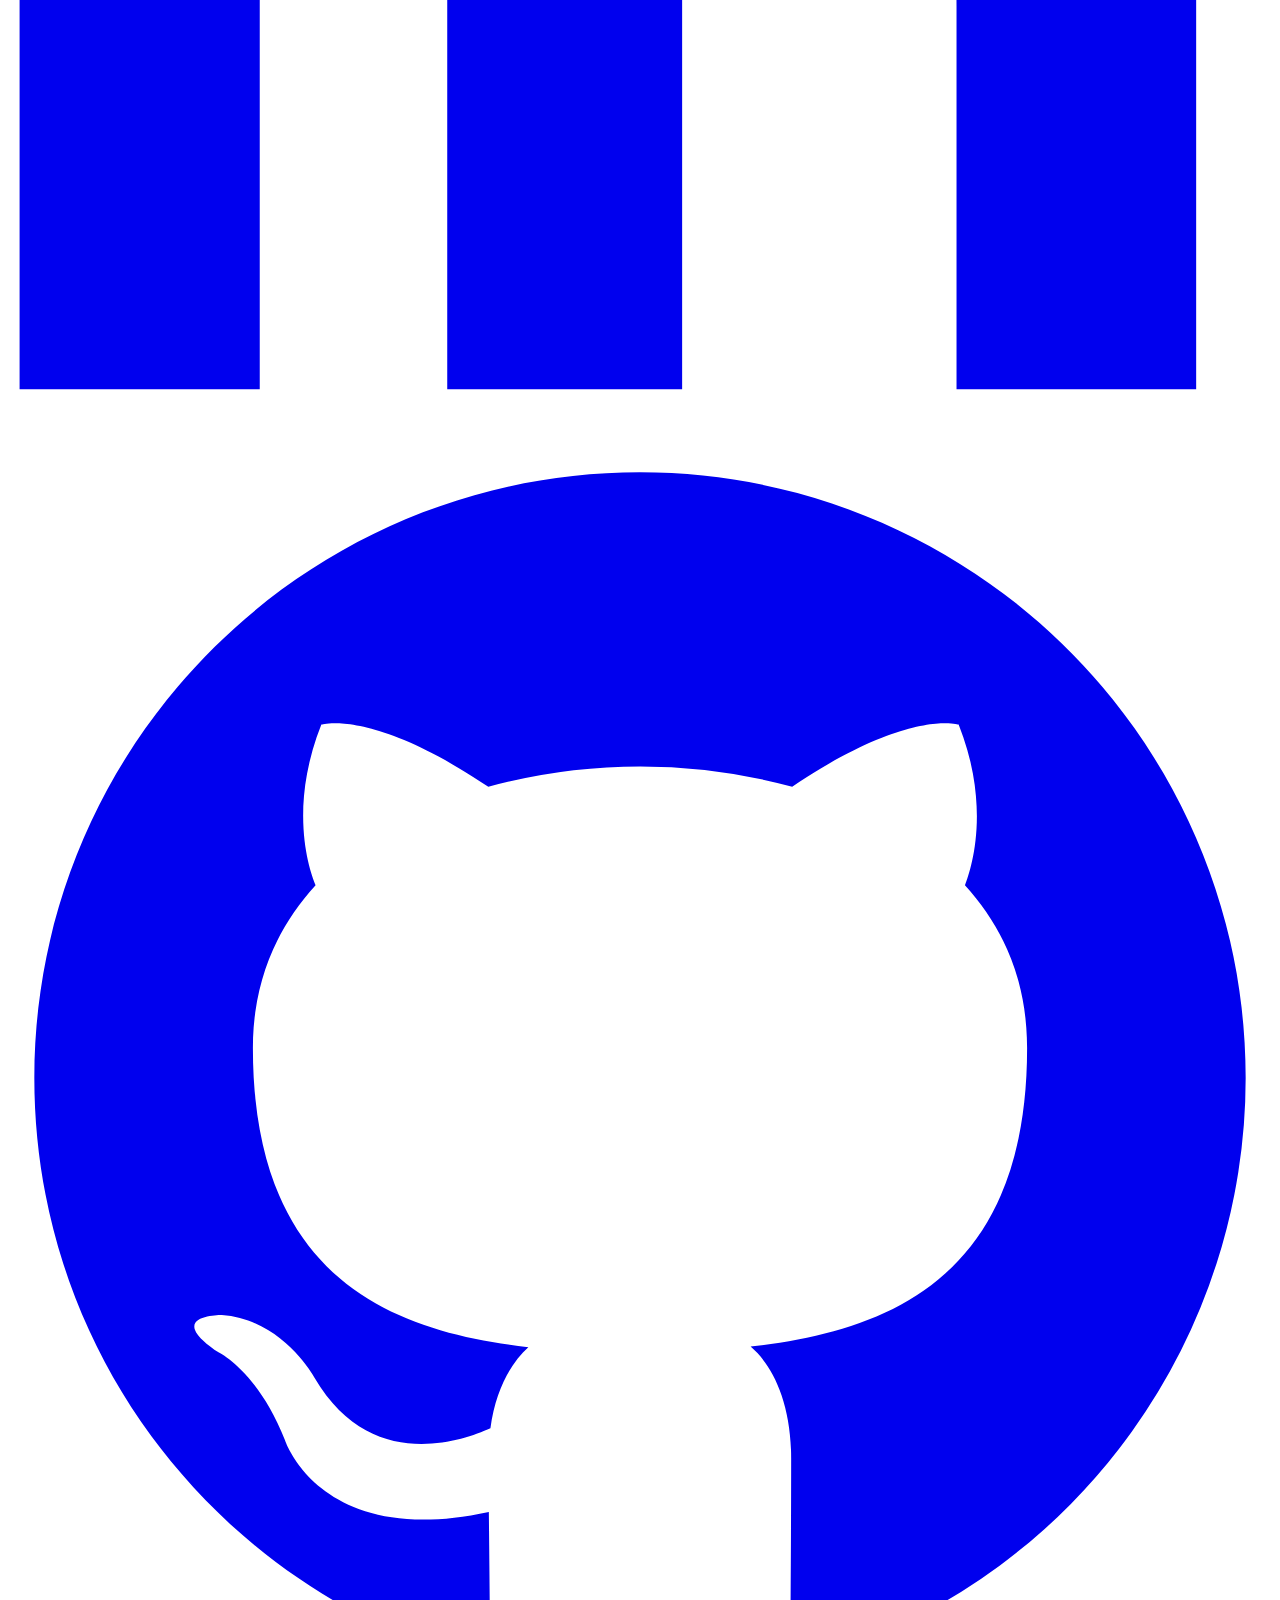
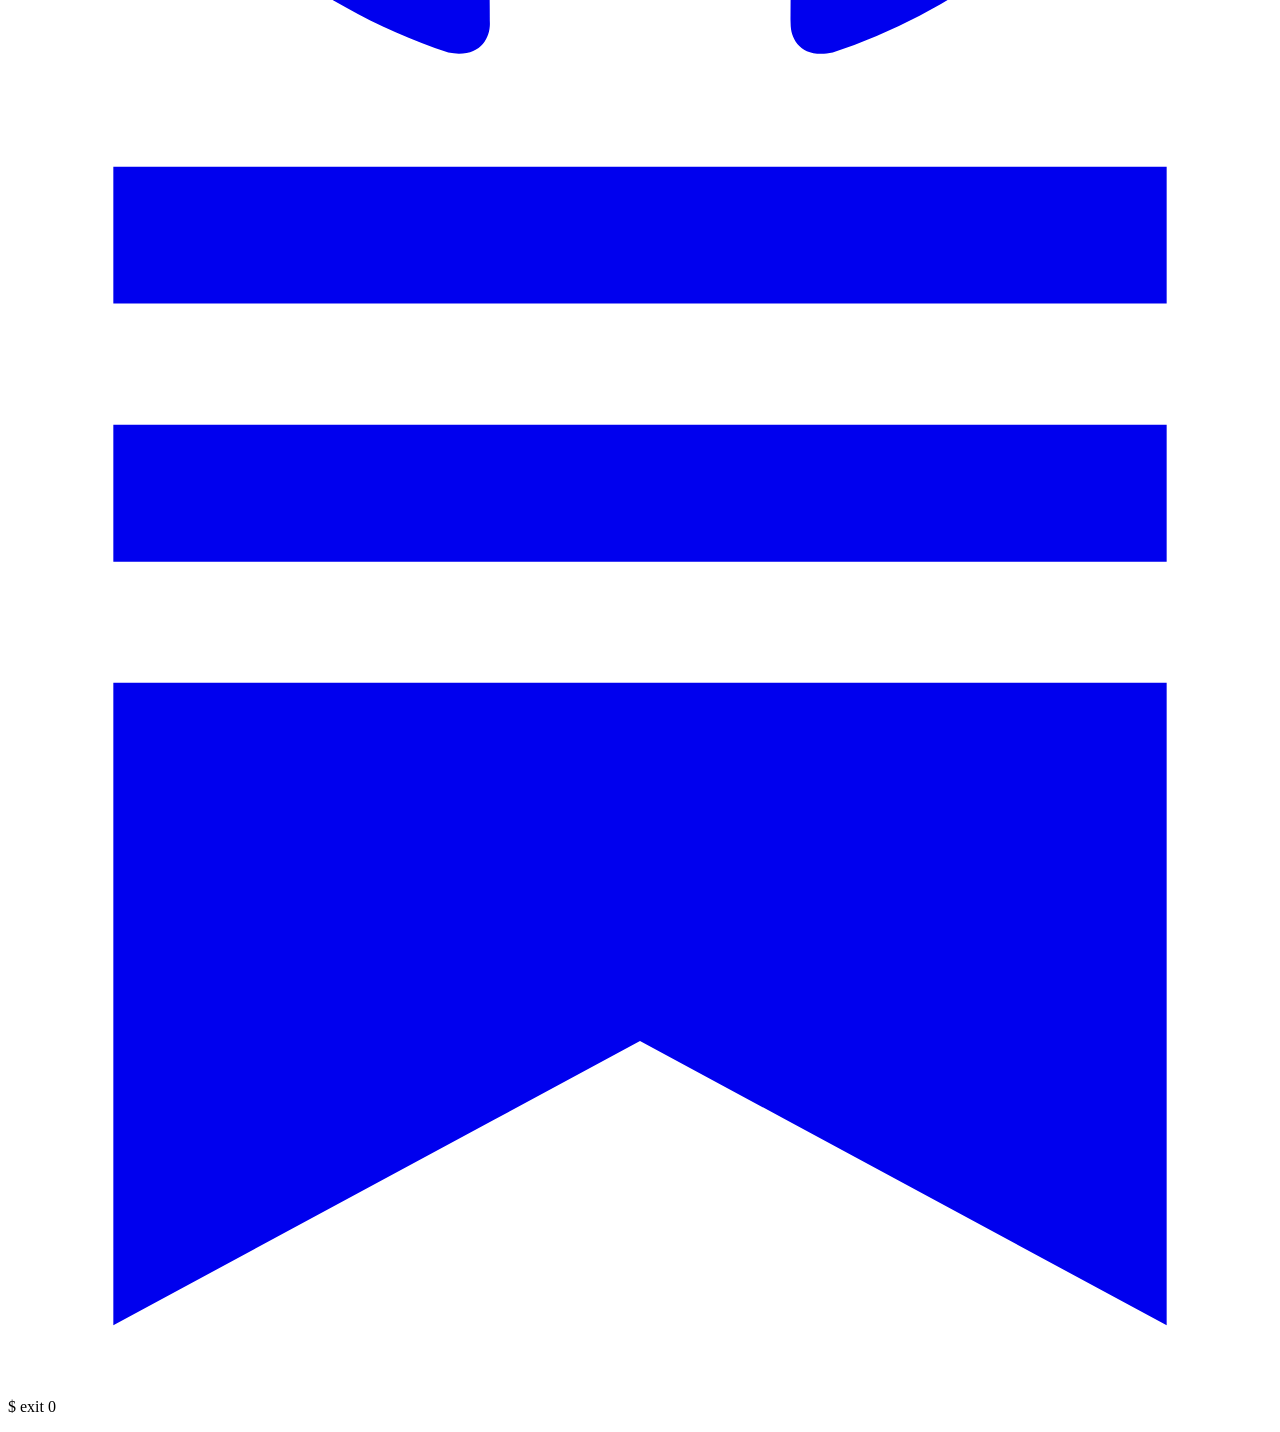
==== commit 56a79316: "Move the writing page to atelic.me and freeze the site as the anchor The essay index now lives at at" ====
--- a/site/index.html
+++ b/site/index.html
@@ -22,7 +22,7 @@
 <script type="application/ld+json">{"@context":"https://schema.org","@type":"Person","@id":"https://mattforni.com/#person","name":"Matthew Fornaciari","alternateName":"Forni","url":"https://mattforni.com/","jobTitle":"Engineer","description":"Engineer who aims his craft at human problems. Co-founder and CTO of Gremlin, pioneer of chaos engineering, climate technology builder, founder of Atelic.","worksFor":{"@type":"Organization","name":"Atelic","url":"https://atelic.me/"},"alumniOf":{"@type":"CollegeOrUniversity","name":"Brown University"},"address":{"@type":"PostalAddress","addressLocality":"Denver","addressRegion":"CO","addressCountry":"US"},"email":"mailto:mattforni@gmail.com","sameAs":["https://atelic.me/","https://www.linkedin.com/in/mattforni/","https://github.com/mattforni","https://forni.substack.com","https://medium.com/@callmeforni"]}</script>
 </head>
 <body>
-<nav class="nav"><div class="wrap fx ac jb"><a href="/" class="navname">forni ~</a><div class="fx navlinks"><a class="navlink" href="/career">career</a><a class="navlink" href="/story">story</a><a class="navlink" href="/writing">writing</a></div></div></nav>
+<nav class="nav"><div class="wrap fx ac jb"><a href="/" class="navname">forni ~</a><div class="fx navlinks"><a class="navlink" href="/career">career</a><a class="navlink" href="/story">story</a><a class="navlink" href="https://atelic.me/writing">writing</a></div></div></nav>
 <header class="hero"><div class="wrap">
 <p class="eyebrow">$ whoami</p>
 <h1 class="h1">Forni.</h1>
@@ -37,7 +37,7 @@
 <li class="trow"><span class="td">drwxrwxrwx</span><span class="tp">gremlin/</span><span>co-founder &amp; CTO, est. 2016 — chaos engineering</span></li>
 <li class="trow"><span class="td">drwxr-xr-x</span><span class="tp">climate/</span><span>QuitCarbon, Zero Homes</span></li>
 <li class="trow"><span class="td">lrwxrwxrwx</span><span class="tp">atelic</span><span>→ <a href="https://atelic.me">atelic.me</a>, the practice. been there, happy to help</span></li>
-<li class="trow"><span class="td">lrwxrwxrwx</span><span class="tp">writing</span><span>→ <a href="https://forni.substack.com">forni.substack.com</a></span></li>
+<li class="trow"><span class="td">lrwxrwxrwx</span><span class="tp">writing</span><span>→ <a href="https://atelic.me/writing">atelic.me/writing</a></span></li>
 </ul>
 </section>
 <section class="sect wrap">
@@ -54,7 +54,7 @@
 </section>
 <section class="sect wrap">
 <h2 class="eyebrow">$ tail -f writing/</h2>
-<p>Essays at <a href="https://forni.substack.com"><em>Atelic Action</em></a> — on doing things that aren’t <em>for</em> anything. It’s all a big cosmic joke; <a href="/writing">the essays are my footnotes</a>.</p>
+<p>Essays at <a href="https://forni.substack.com"><em>Atelic Action</em></a> — on doing things that aren’t <em>for</em> anything. It’s all a big cosmic joke; <a href="https://atelic.me/writing">the essays are my footnotes</a>.</p>
 </section>
 <footer class="footer"><div class="wrap">
 <div class="footrow">
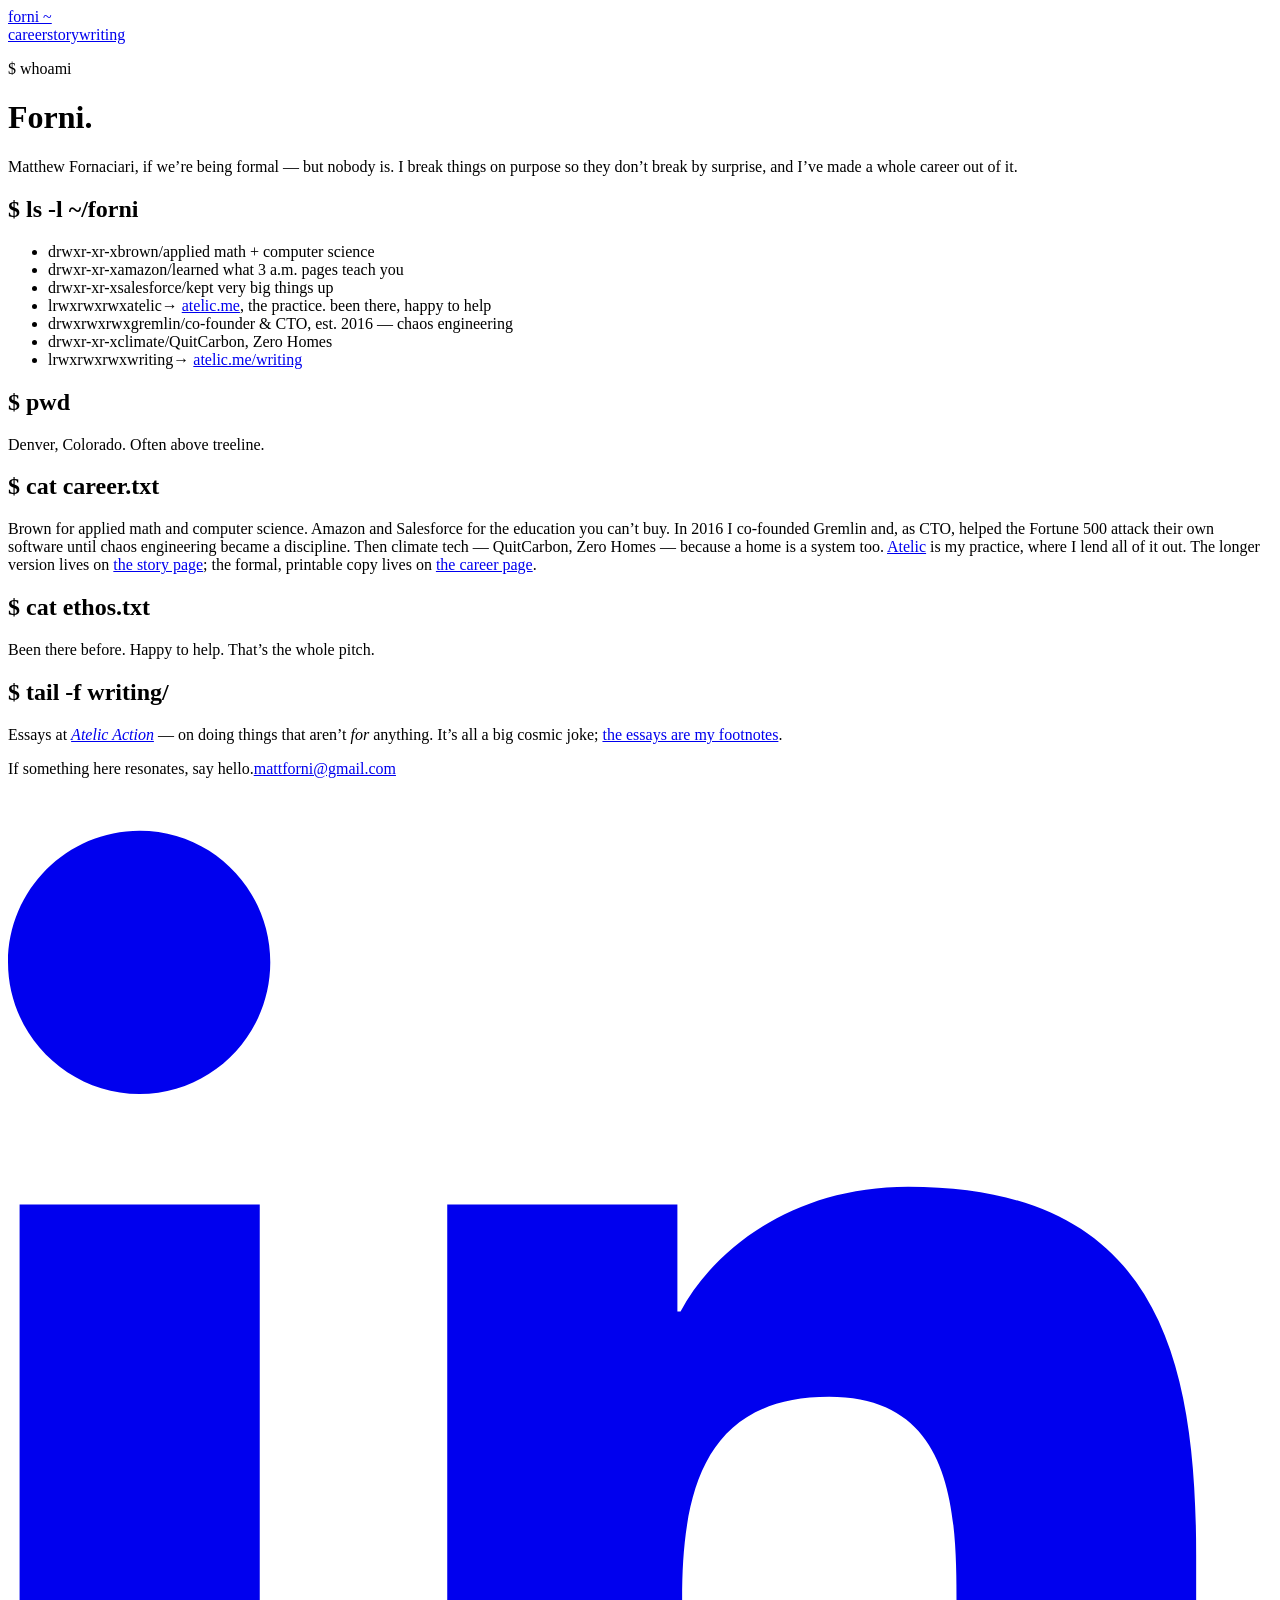
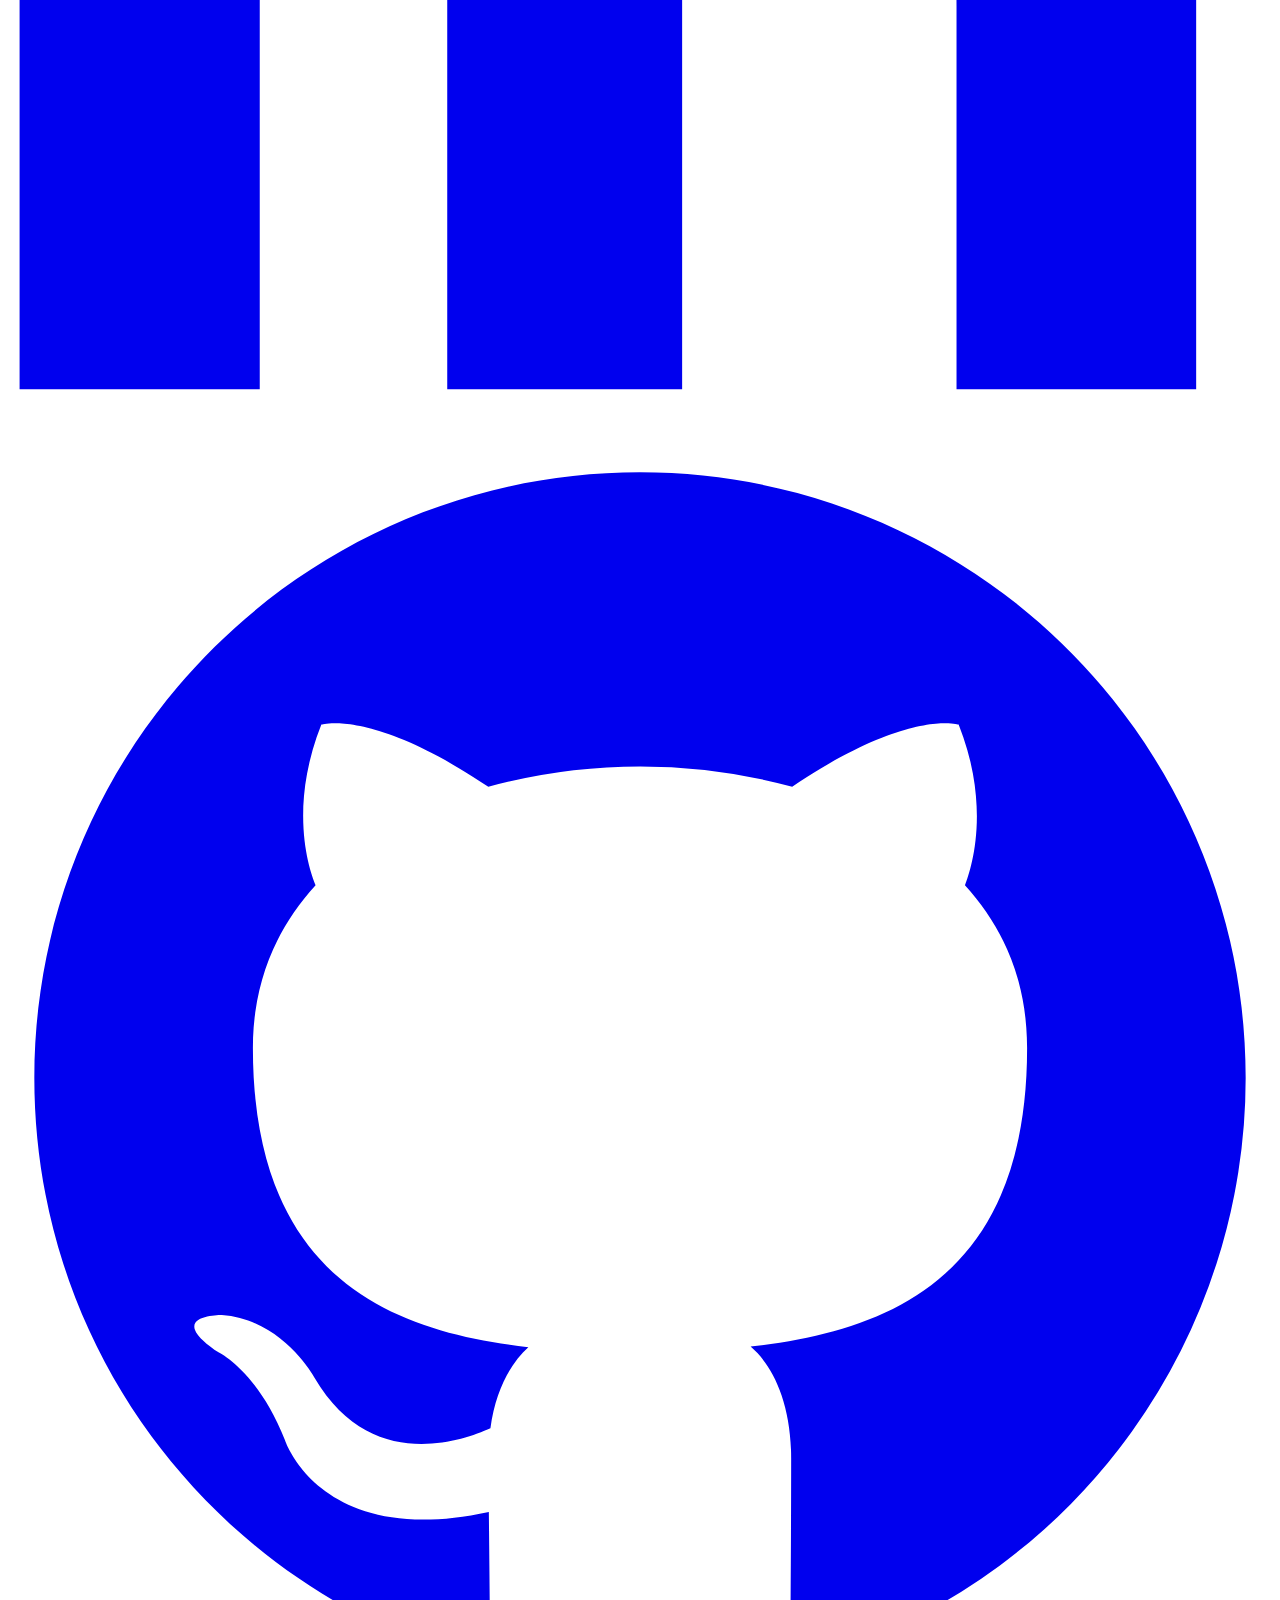
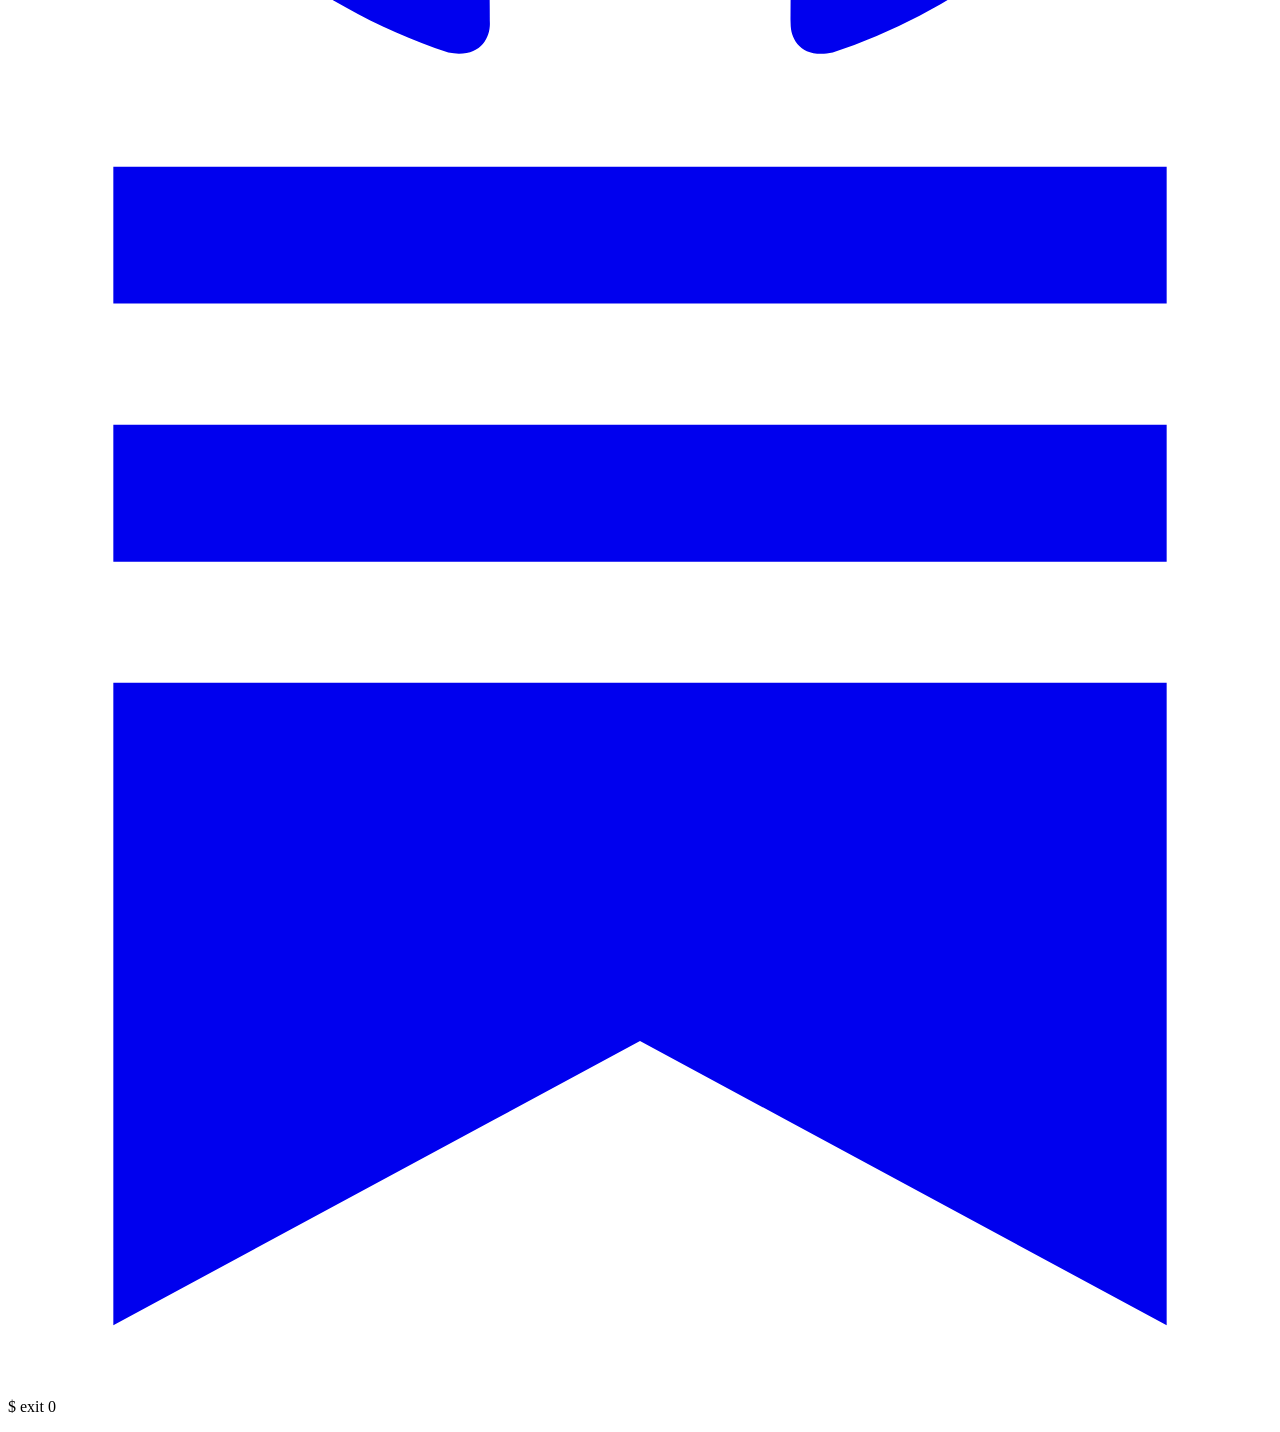
==== commit 710dcc1f: "Home: Atelic first, matching the career page The meta description, the Open Graph description, the P" ====
--- a/site/index.html
+++ b/site/index.html
@@ -5,12 +5,12 @@
 <meta name="viewport" content="width=device-width, initial-scale=1">
 <meta name="theme-color" content="#f6f1e7">
 <title>Matthew "Forni" Fornaciari — engineer, Denver, CO</title>
-<meta name="description" content="Matthew 'Forni' Fornaciari is an engineer in Denver, Colorado. Co-founder and CTO of Gremlin, pioneer of chaos engineering, climate tech builder at QuitCarbon and Zero Homes, founder of the Atelic practice, and author of Atelic Action.">
+<meta name="description" content="Matthew 'Forni' Fornaciari is an engineer in Denver, Colorado. Founder of the Atelic practice, co-founder and CTO of Gremlin, pioneer of chaos engineering, climate tech builder at QuitCarbon and Zero Homes, and author of Atelic Action.">
 <link rel="canonical" href="https://mattforni.com/">
 <meta property="og:type" content="profile">
 <meta property="og:site_name" content="Matthew &quot;Forni&quot; Fornaciari">
 <meta property="og:title" content="Matthew &quot;Forni&quot; Fornaciari — engineer, Denver, CO">
-<meta property="og:description" content="Co-founder and CTO of Gremlin, pioneer of chaos engineering, climate tech builder, founder of the Atelic practice, and author of Atelic Action.">
+<meta property="og:description" content="Founder of the Atelic practice, co-founder and CTO of Gremlin, pioneer of chaos engineering, climate tech builder, and author of Atelic Action.">
 <meta property="og:url" content="https://mattforni.com/">
 <meta name="twitter:card" content="summary">
 <link rel="icon" type="image/svg+xml" href="/favicon.svg">
@@ -19,7 +19,7 @@
 <link rel="preconnect" href="https://fonts.gstatic.com" crossorigin>
 <link href="https://fonts.googleapis.com/css2?family=Newsreader:ital,opsz,wght@0,6..72,300..500;1,6..72,300..500&family=IBM+Plex+Mono:wght@400;500&display=swap" rel="stylesheet">
 <link rel="stylesheet" href="/styles.css">
-<script type="application/ld+json">{"@context":"https://schema.org","@type":"Person","@id":"https://mattforni.com/#person","name":"Matthew Fornaciari","alternateName":"Forni","url":"https://mattforni.com/","jobTitle":"Engineer","description":"Engineer who aims his craft at human problems. Co-founder and CTO of Gremlin, pioneer of chaos engineering, climate technology builder, founder of Atelic.","worksFor":{"@type":"Organization","name":"Atelic","url":"https://atelic.me/"},"alumniOf":{"@type":"CollegeOrUniversity","name":"Brown University"},"address":{"@type":"PostalAddress","addressLocality":"Denver","addressRegion":"CO","addressCountry":"US"},"email":"mailto:mattforni@gmail.com","sameAs":["https://atelic.me/","https://www.linkedin.com/in/mattforni/","https://github.com/mattforni","https://forni.substack.com","https://medium.com/@callmeforni"]}</script>
+<script type="application/ld+json">{"@context":"https://schema.org","@type":"Person","@id":"https://mattforni.com/#person","name":"Matthew Fornaciari","alternateName":"Forni","url":"https://mattforni.com/","jobTitle":"Growth Engineer","description":"Engineer who aims his craft at human problems. Founder of Atelic, co-founder and CTO of Gremlin, pioneer of chaos engineering, climate technology builder.","worksFor":{"@type":"Organization","name":"Atelic","url":"https://atelic.me/"},"alumniOf":{"@type":"CollegeOrUniversity","name":"Brown University"},"address":{"@type":"PostalAddress","addressLocality":"Denver","addressRegion":"CO","addressCountry":"US"},"email":"mailto:mattforni@gmail.com","sameAs":["https://atelic.me/","https://www.linkedin.com/in/mattforni/","https://github.com/mattforni","https://forni.substack.com","https://medium.com/@callmeforni"]}</script>
 </head>
 <body>
 <nav class="nav"><div class="wrap fx ac jb"><a href="/" class="navname">forni ~</a><div class="fx navlinks"><a class="navlink" href="/career">career</a><a class="navlink" href="/story">story</a><a class="navlink" href="https://atelic.me/writing">writing</a></div></div></nav>
@@ -34,9 +34,9 @@
 <li class="trow"><span class="td">drwxr-xr-x</span><span class="tp">brown/</span><span>applied math + computer science</span></li>
 <li class="trow"><span class="td">drwxr-xr-x</span><span class="tp">amazon/</span><span>learned what 3 a.m. pages teach you</span></li>
 <li class="trow"><span class="td">drwxr-xr-x</span><span class="tp">salesforce/</span><span>kept very big things up</span></li>
+<li class="trow"><span class="td">lrwxrwxrwx</span><span class="tp">atelic</span><span>→ <a href="https://atelic.me">atelic.me</a>, the practice. been there, happy to help</span></li>
 <li class="trow"><span class="td">drwxrwxrwx</span><span class="tp">gremlin/</span><span>co-founder &amp; CTO, est. 2016 — chaos engineering</span></li>
 <li class="trow"><span class="td">drwxr-xr-x</span><span class="tp">climate/</span><span>QuitCarbon, Zero Homes</span></li>
-<li class="trow"><span class="td">lrwxrwxrwx</span><span class="tp">atelic</span><span>→ <a href="https://atelic.me">atelic.me</a>, the practice. been there, happy to help</span></li>
 <li class="trow"><span class="td">lrwxrwxrwx</span><span class="tp">writing</span><span>→ <a href="https://atelic.me/writing">atelic.me/writing</a></span></li>
 </ul>
 </section>
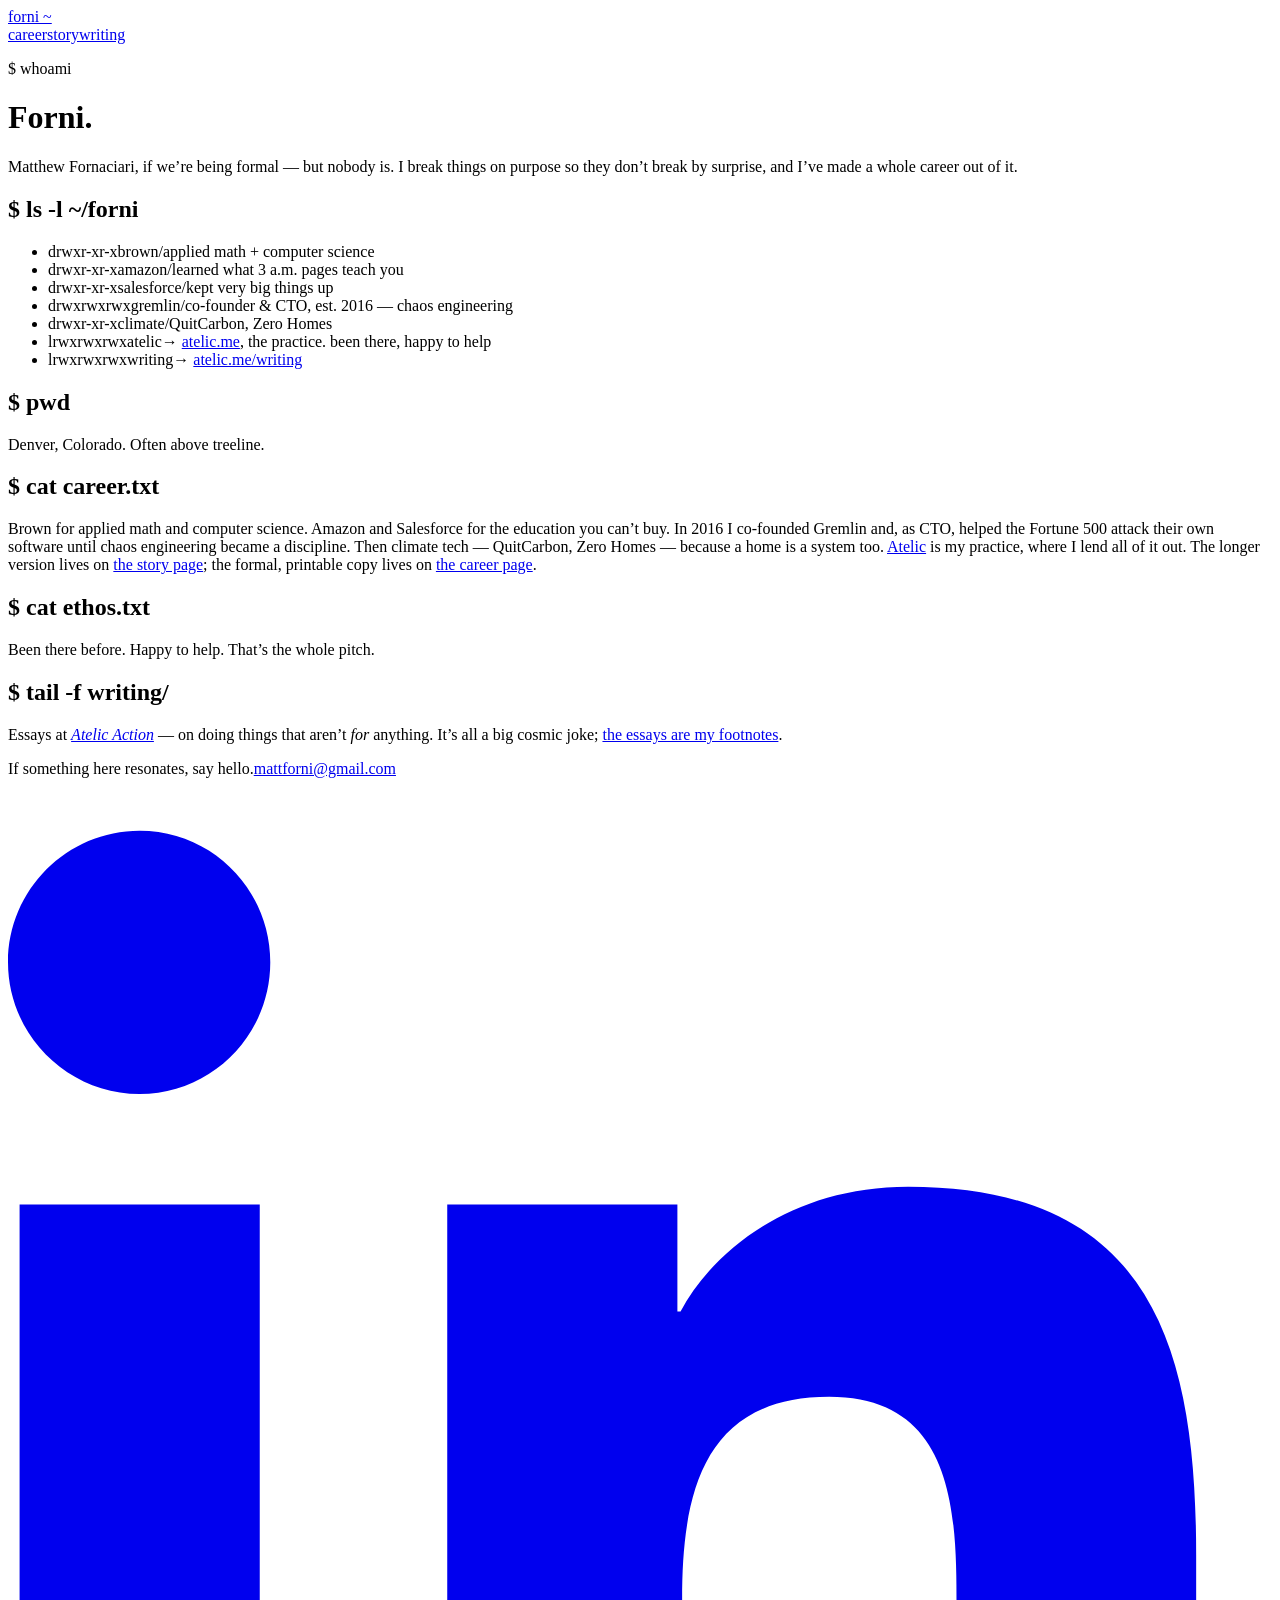
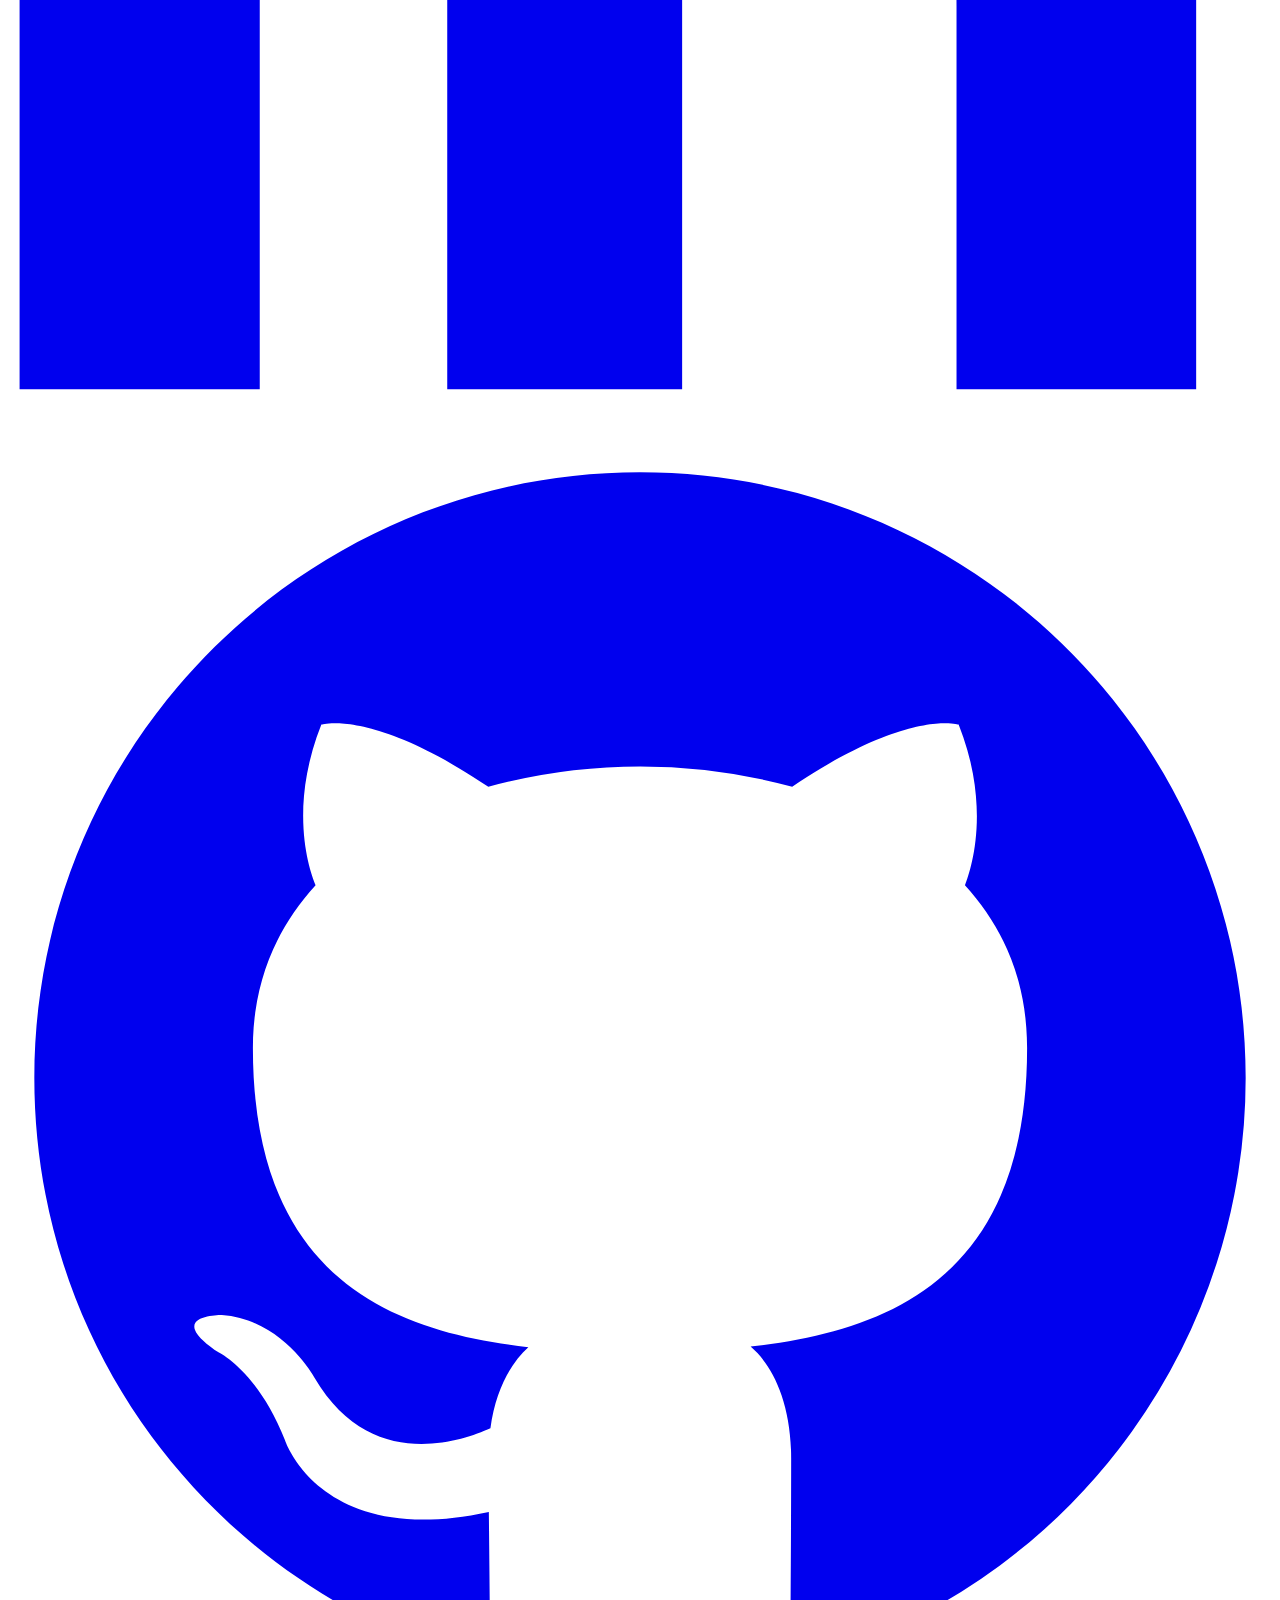
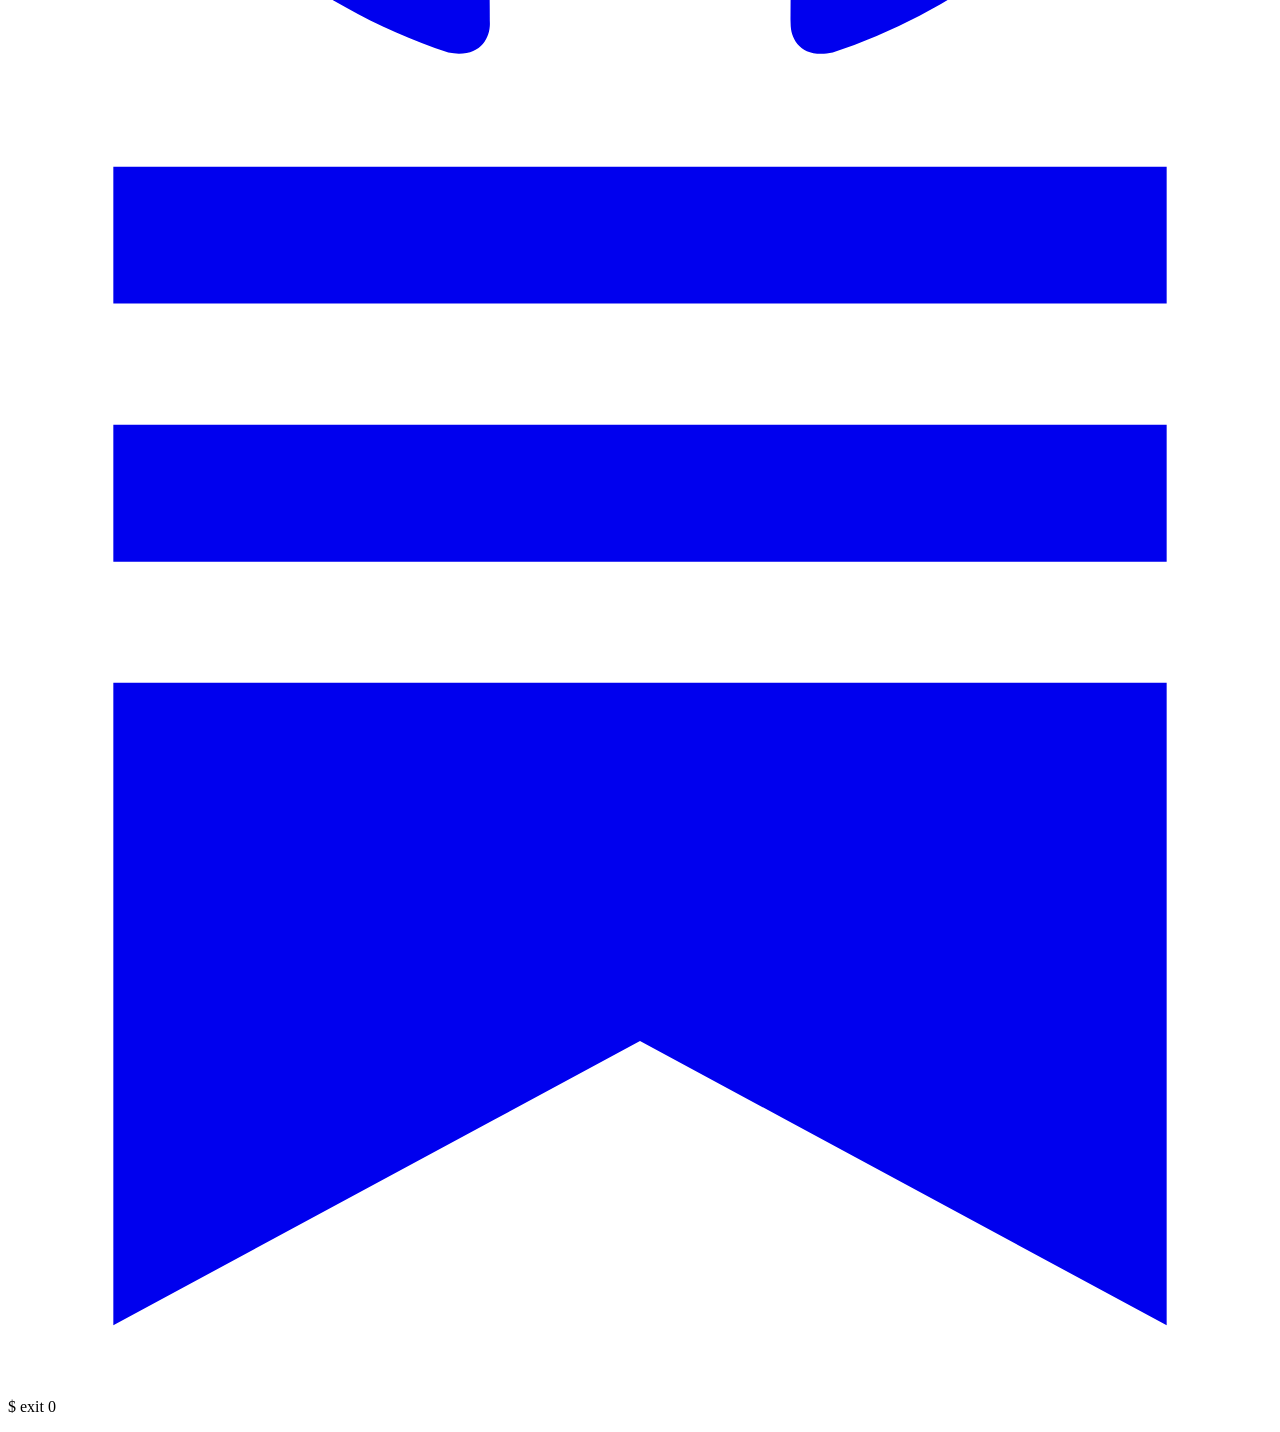
==== commit 7d6f3992: "Home: the listing stays in time order, Atelic after climate #13 moved the atelic row above gremlin, " ====
--- a/site/index.html
+++ b/site/index.html
@@ -34,9 +34,9 @@
 <li class="trow"><span class="td">drwxr-xr-x</span><span class="tp">brown/</span><span>applied math + computer science</span></li>
 <li class="trow"><span class="td">drwxr-xr-x</span><span class="tp">amazon/</span><span>learned what 3 a.m. pages teach you</span></li>
 <li class="trow"><span class="td">drwxr-xr-x</span><span class="tp">salesforce/</span><span>kept very big things up</span></li>
-<li class="trow"><span class="td">lrwxrwxrwx</span><span class="tp">atelic</span><span>→ <a href="https://atelic.me">atelic.me</a>, the practice. been there, happy to help</span></li>
 <li class="trow"><span class="td">drwxrwxrwx</span><span class="tp">gremlin/</span><span>co-founder &amp; CTO, est. 2016 — chaos engineering</span></li>
 <li class="trow"><span class="td">drwxr-xr-x</span><span class="tp">climate/</span><span>QuitCarbon, Zero Homes</span></li>
+<li class="trow"><span class="td">lrwxrwxrwx</span><span class="tp">atelic</span><span>→ <a href="https://atelic.me">atelic.me</a>, the practice. been there, happy to help</span></li>
 <li class="trow"><span class="td">lrwxrwxrwx</span><span class="tp">writing</span><span>→ <a href="https://atelic.me/writing">atelic.me/writing</a></span></li>
 </ul>
 </section>
